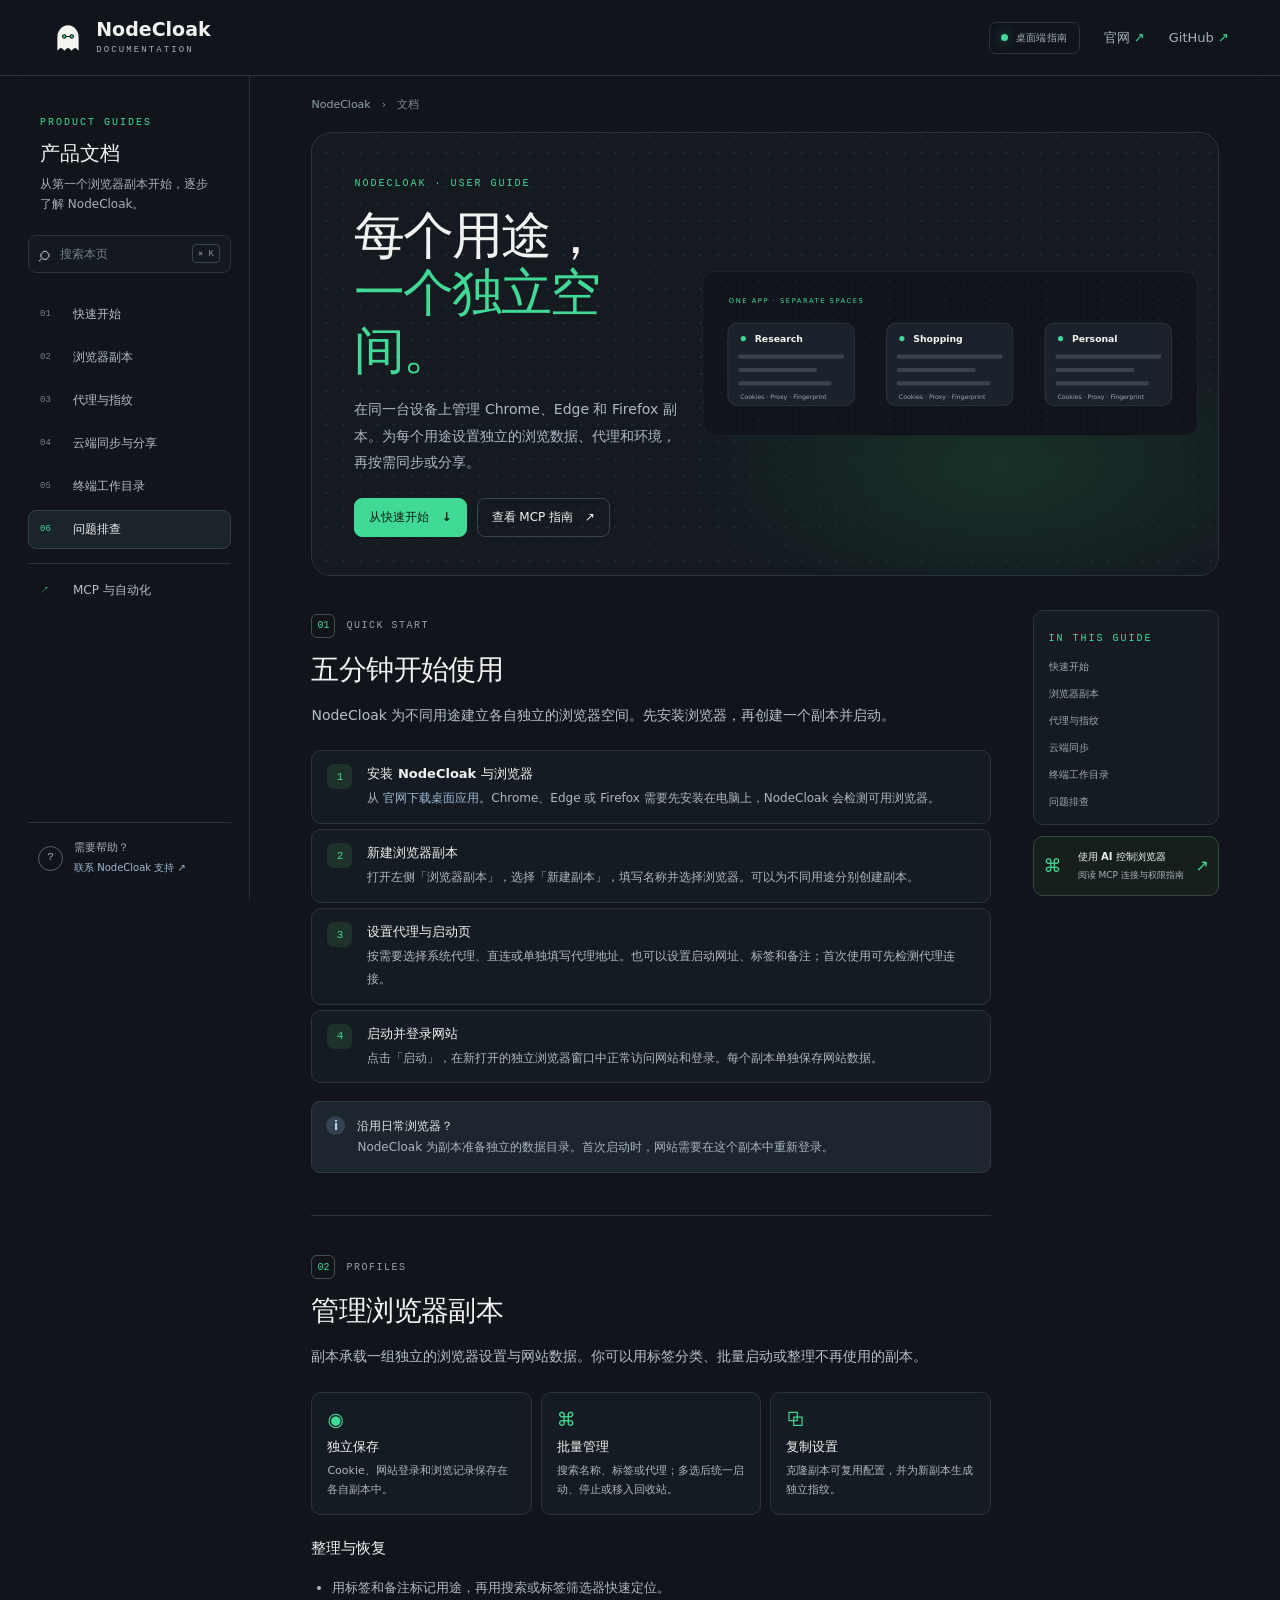
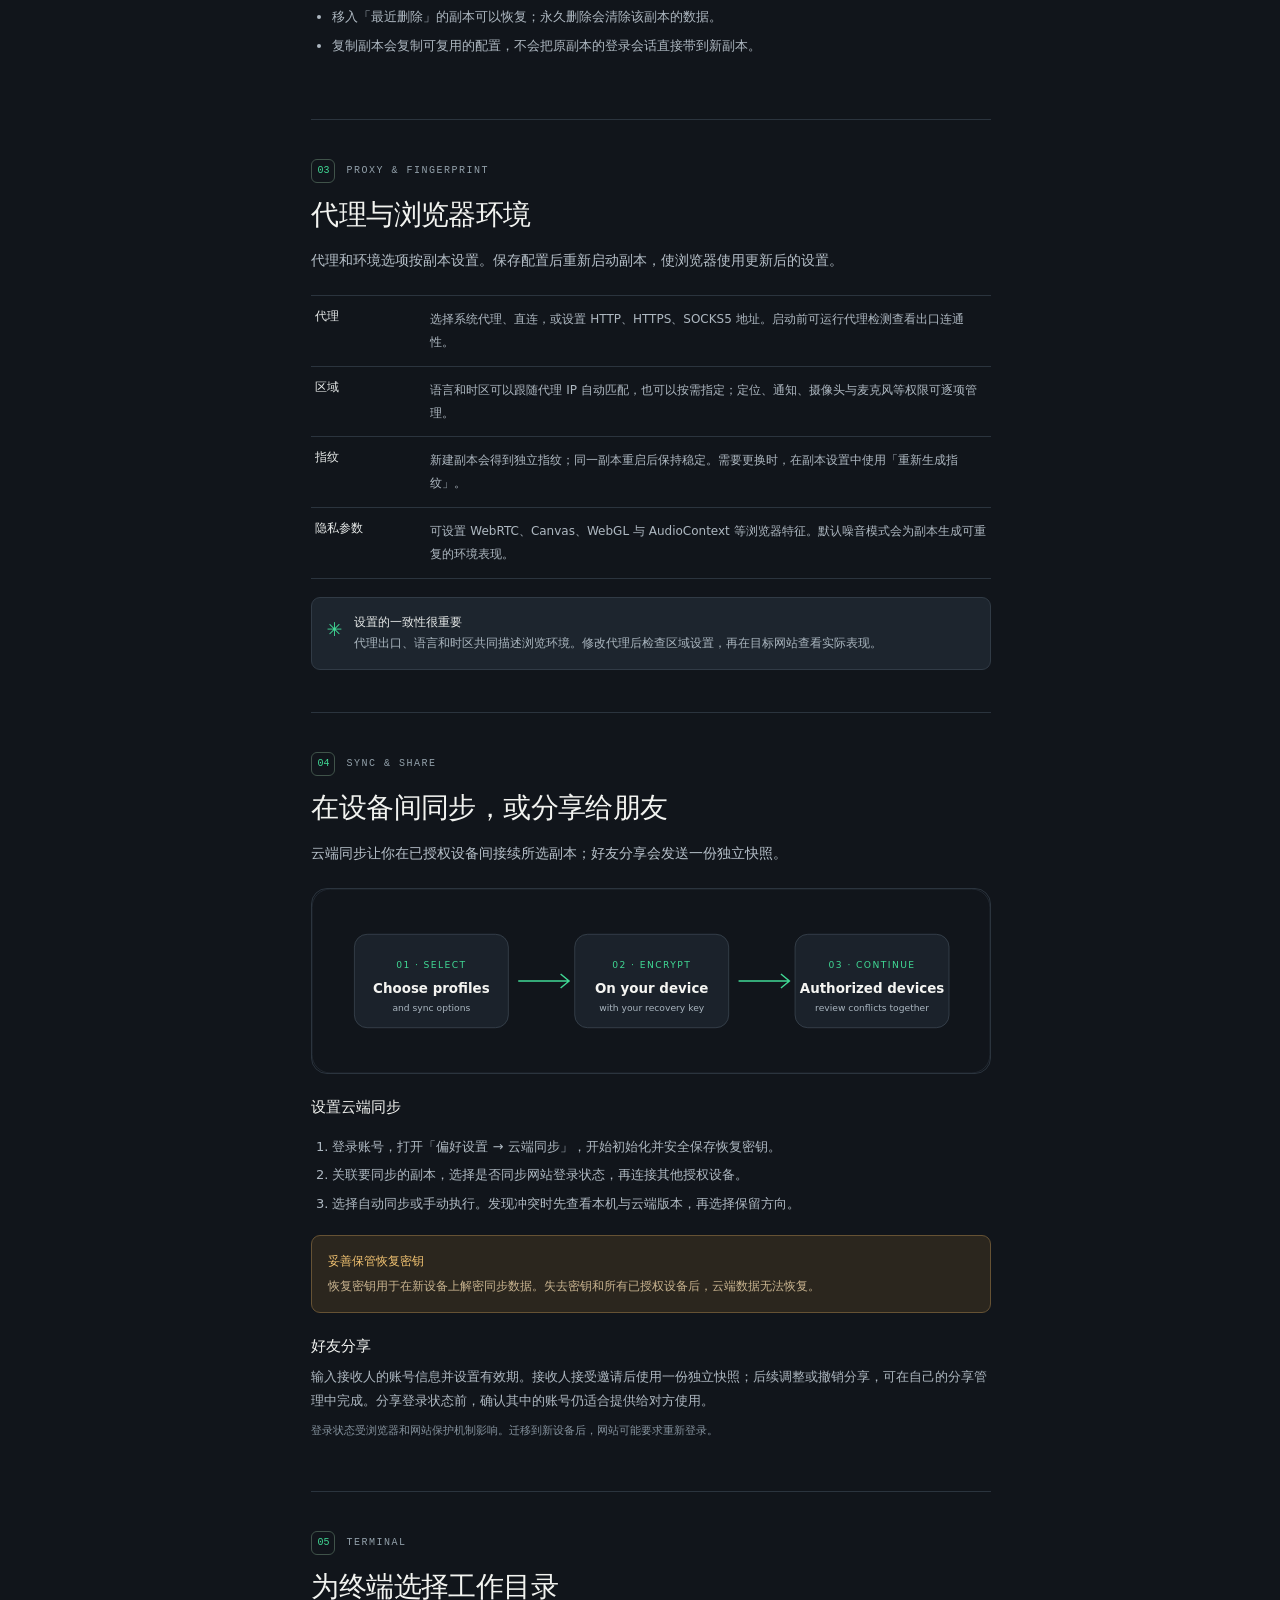
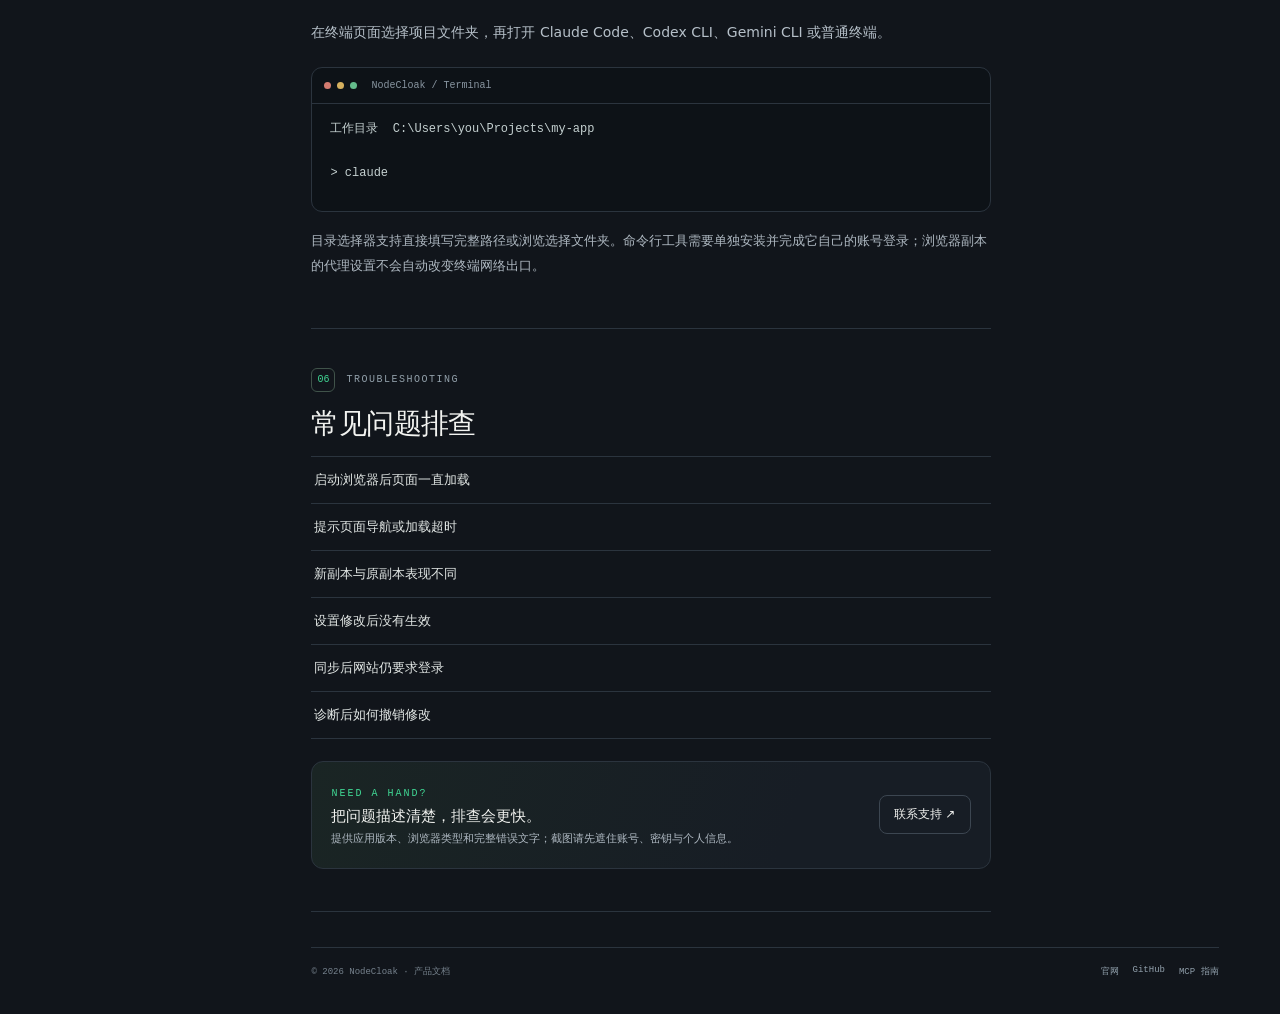
==== index.html @ 2ee0578e "docs: publish NodeCloak product and MCP guides" ====
<!doctype html>
<html lang="zh-CN">
<head>
  <meta charset="utf-8">
  <meta name="viewport" content="width=device-width, initial-scale=1">
  <meta name="theme-color" content="#11151b">
  <meta name="description" content="NodeCloak 官方产品文档：浏览器副本、代理、指纹、云端同步、终端与常见问题。">
  <title>NodeCloak 文档 · 独立空间，自在浏览</title>
  <link rel="icon" type="image/svg+xml" href="assets/logo.svg">
  <link rel="stylesheet" href="assets/docs.css">
  <script defer src="assets/docs.js"></script>
</head>
<body>
  <a class="skip" href="#content">跳到文档</a>
  <header class="topbar">
    <a class="brand" href="index.html" aria-label="NodeCloak 文档首页"><img src="assets/logo.svg" alt=""><span>Node<span class="brand-strong">Cloak</span><small>DOCUMENTATION</small></span></a>
    <div class="top-actions"><span class="version"><i></i> 桌面端指南</span><a class="top-link" href="https://nodecloak.com/" rel="noopener">官网 <span aria-hidden="true">↗</span></a><a class="top-link github" href="https://github.com/nodecloak/nodecloak-docs" rel="noopener">GitHub <span aria-hidden="true">↗</span></a><button class="menu-button" type="button" aria-expanded="false" aria-controls="sidebar">目录</button></div>
  </header>
  <div class="layout">
    <aside class="sidebar" id="sidebar" aria-label="文档目录">
      <div class="sidebar-intro"><span class="eyebrow">PRODUCT GUIDES</span><h2>产品文档</h2><p>从第一个浏览器副本开始，逐步了解 NodeCloak。</p></div>
      <label class="search"><span aria-hidden="true">⌕</span><input id="doc-search" type="search" placeholder="搜索本页" aria-label="搜索文档"><kbd>⌘ K</kbd></label>
      <nav class="side-nav">
        <a class="active" href="#start"><span>01</span>快速开始</a>
        <a href="#profiles"><span>02</span>浏览器副本</a>
        <a href="#proxy"><span>03</span>代理与指纹</a>
        <a href="#sync"><span>04</span>云端同步与分享</a>
        <a href="#terminal"><span>05</span>终端工作目录</a>
        <a href="#troubleshooting"><span>06</span>问题排查</a>
        <a class="mcp-nav" href="mcp.html"><span>↗</span>MCP 与自动化</a>
      </nav>
      <div class="sidebar-bottom"><div class="help-mark">?</div><p>需要帮助？<br><a href="https://nodecloak.com/contact/">联系 NodeCloak 支持 ↗</a></p></div>
    </aside>
    <main id="content" class="content">
      <div class="crumb"><a href="https://nodecloak.com/">NodeCloak</a><span>›</span><span>文档</span></div>
      <section class="hero searchable" data-search="文档指南快速开始 browser profile setup guide">
        <div class="hero-copy"><span class="eyebrow">NODECLOAK · USER GUIDE</span><h1>每个用途，<br><em>一个独立空间。</em></h1><p>在同一台设备上管理 Chrome、Edge 和 Firefox 副本。为每个用途设置独立的浏览数据、代理和环境，再按需同步或分享。</p><div class="hero-actions"><a class="button primary" href="#start">从快速开始 <span>↓</span></a><a class="button quiet" href="mcp.html">查看 MCP 指南 <span>↗</span></a></div></div>
        <div class="hero-art"><img src="assets/profile-isolation.svg" alt="研究、购物和个人用途的浏览器副本各自保存浏览数据、代理和指纹设置"></div>
      </section>
      <div class="article-grid">
        <article class="article">
          <section id="start" class="doc-section searchable" data-search="快速开始 安装 新建副本 浏览器 Chrome Edge Firefox 代理 启动">
            <div class="section-kicker"><span>01</span> QUICK START</div><h2>五分钟开始使用</h2><p class="intro">NodeCloak 为不同用途建立各自独立的浏览器空间。先安装浏览器，再创建一个副本并启动。</p>
            <div class="steps">
              <div class="step"><b>1</b><div><h3>安装 NodeCloak 与浏览器</h3><p>从 <a href="https://nodecloak.com/#download">官网下载桌面应用</a>。Chrome、Edge 或 Firefox 需要先安装在电脑上，NodeCloak 会检测可用浏览器。</p></div></div>
              <div class="step"><b>2</b><div><h3>新建浏览器副本</h3><p>打开左侧「浏览器副本」，选择「新建副本」，填写名称并选择浏览器。可以为不同用途分别创建副本。</p></div></div>
              <div class="step"><b>3</b><div><h3>设置代理与启动页</h3><p>按需要选择系统代理、直连或单独填写代理地址。也可以设置启动网址、标签和备注；首次使用可先检测代理连接。</p></div></div>
              <div class="step"><b>4</b><div><h3>启动并登录网站</h3><p>点击「启动」，在新打开的独立浏览器窗口中正常访问网站和登录。每个副本单独保存网站数据。</p></div></div>
            </div>
            <figure class="note"><span class="note-icon">i</span><figcaption><strong>沿用日常浏览器？</strong><br>NodeCloak 为副本准备独立的数据目录。首次启动时，网站需要在这个副本中重新登录。</figcaption></figure>
          </section>
          <section id="profiles" class="doc-section searchable" data-search="浏览器副本 管理 批量 删除 标签 复制 启动 克隆 独立 数据">
            <div class="section-kicker"><span>02</span> PROFILES</div><h2>管理浏览器副本</h2><p class="intro">副本承载一组独立的浏览器设置与网站数据。你可以用标签分类、批量启动或整理不再使用的副本。</p>
            <div class="card-row"><div class="info-card"><span class="card-symbol">◉</span><h3>独立保存</h3><p>Cookie、网站登录和浏览记录保存在各自副本中。</p></div><div class="info-card"><span class="card-symbol">⌘</span><h3>批量管理</h3><p>搜索名称、标签或代理；多选后统一启动、停止或移入回收站。</p></div><div class="info-card"><span class="card-symbol">⧉</span><h3>复制设置</h3><p>克隆副本可复用配置，并为新副本生成独立指纹。</p></div></div>
            <h3>整理与恢复</h3><ul><li>用标签和备注标记用途，再用搜索或标签筛选器快速定位。</li><li>移入「最近删除」的副本可以恢复；永久删除会清除该副本的数据。</li><li>复制副本会复制可复用的配置，不会把原副本的登录会话直接带到新副本。</li></ul>
          </section>
          <section id="proxy" class="doc-section searchable" data-search="代理 指纹 fingerprint 随机 噪音 WebRTC 时区 语言 权限 定位 Canvas WebGL">
            <div class="section-kicker"><span>03</span> PROXY & FINGERPRINT</div><h2>代理与浏览器环境</h2><p class="intro">代理和环境选项按副本设置。保存配置后重新启动副本，使浏览器使用更新后的设置。</p>
            <div class="setting-list"><div><b>代理</b><p>选择系统代理、直连，或设置 HTTP、HTTPS、SOCKS5 地址。启动前可运行代理检测查看出口连通性。</p></div><div><b>区域</b><p>语言和时区可以跟随代理 IP 自动匹配，也可以按需指定；定位、通知、摄像头与麦克风等权限可逐项管理。</p></div><div><b>指纹</b><p>新建副本会得到独立指纹；同一副本重启后保持稳定。需要更换时，在副本设置中使用「重新生成指纹」。</p></div><div><b>隐私参数</b><p>可设置 WebRTC、Canvas、WebGL 与 AudioContext 等浏览器特征。默认噪音模式会为副本生成可重复的环境表现。</p></div></div>
            <figure class="callout"><span>✳</span><figcaption><strong>设置的一致性很重要</strong><br>代理出口、语言和时区共同描述浏览环境。修改代理后检查区域设置，再在目标网站查看实际表现。</figcaption></figure>
          </section>
          <section id="sync" class="doc-section searchable" data-search="云端同步 恢复密钥 设备 冲突 分享 加密 recovery key session">
            <div class="section-kicker"><span>04</span> SYNC & SHARE</div><h2>在设备间同步，或分享给朋友</h2><p class="intro">云端同步让你在已授权设备间接续所选副本；好友分享会发送一份独立快照。</p>
            <figure class="diagram"><img src="assets/sync-flow.svg" alt="选择副本后在本机加密，再同步到已授权设备"></figure>
            <h3>设置云端同步</h3><ol><li>登录账号，打开「偏好设置 → 云端同步」，开始初始化并安全保存恢复密钥。</li><li>关联要同步的副本，选择是否同步网站登录状态，再连接其他授权设备。</li><li>选择自动同步或手动执行。发现冲突时先查看本机与云端版本，再选择保留方向。</li></ol>
            <div class="warning"><b>妥善保管恢复密钥</b><p>恢复密钥用于在新设备上解密同步数据。失去密钥和所有已授权设备后，云端数据无法恢复。</p></div>
            <h3>好友分享</h3><p>输入接收人的账号信息并设置有效期。接收人接受邀请后使用一份独立快照；后续调整或撤销分享，可在自己的分享管理中完成。分享登录状态前，确认其中的账号仍适合提供给对方使用。</p>
            <p class="muted">登录状态受浏览器和网站保护机制影响。迁移到新设备后，网站可能要求重新登录。</p>
          </section>
          <section id="terminal" class="doc-section searchable" data-search="终端 工作目录 Claude Code Codex Gemini CLI 文件夹">
            <div class="section-kicker"><span>05</span> TERMINAL</div><h2>为终端选择工作目录</h2><p class="intro">在终端页面选择项目文件夹，再打开 Claude Code、Codex CLI、Gemini CLI 或普通终端。</p>
            <div class="terminal-card"><div class="terminal-bar"><i></i><i></i><i></i><span>NodeCloak / Terminal</span></div><pre><code>工作目录  C:\Users\you\Projects\my-app

&gt; claude
</code></pre></div>
            <p>目录选择器支持直接填写完整路径或浏览选择文件夹。命令行工具需要单独安装并完成它自己的账号登录；浏览器副本的代理设置不会自动改变终端网络出口。</p>
          </section>
          <section id="troubleshooting" class="doc-section searchable" data-search="问题排查 超时 报错 页面跳转 浏览器启动 代理 更新 日志 修复">
            <div class="section-kicker"><span>06</span> TROUBLESHOOTING</div><h2>常见问题排查</h2>
            <details><summary>启动浏览器后页面一直加载</summary><p>检查代理地址、端口和认证信息，运行代理检测；再确认本机网络可访问目标网站。可先用直连测试，区分浏览器与代理连接问题。</p></details>
            <details><summary>提示页面导航或加载超时</summary><p>网页可能加载缓慢、跳转到其他域名，或等待了较长的第三方资源。确认目标地址能够在普通浏览器打开，再重试；如果浏览器副本窗口仍在，可以直接检查页面实际状态。</p></details>
            <details><summary>新副本与原副本表现不同</summary><p>新副本使用独立的 Cookie、网站存储和指纹，网站会把它当作一个新环境。按需重新登录，并检查副本的代理、语言、时区和权限。</p></details>
            <details><summary>设置修改后没有生效</summary><p>先停止正在运行的副本，再启动一次。部分浏览器参数只会在浏览器启动时读取。</p></details>
            <details><summary>同步后网站仍要求登录</summary><p>部分网站登录数据受设备密钥或浏览器策略保护。确认已启用登录状态同步，然后按网站提示重新验证。</p></details>
            <details><summary>诊断后如何撤销修改</summary><p>在「修复记录」查看可恢复的系统设置快照，并按记录还原。应用更新与个人配置可在偏好设置中查看。</p></details>
            <div class="support-card"><div><span class="eyebrow">NEED A HAND?</span><h3>把问题描述清楚，排查会更快。</h3><p>提供应用版本、浏览器类型和完整错误文字；截图请先遮住账号、密钥与个人信息。</p></div><a class="button quiet" href="https://nodecloak.com/contact/">联系支持 ↗</a></div>
          </section>
        </article>
        <aside class="right-rail"><div class="rail-card"><span class="eyebrow">IN THIS GUIDE</span><nav><a href="#start">快速开始</a><a href="#profiles">浏览器副本</a><a href="#proxy">代理与指纹</a><a href="#sync">云端同步</a><a href="#terminal">终端工作目录</a><a href="#troubleshooting">问题排查</a></nav></div><a class="mcp-card" href="mcp.html"><span class="mcp-icon">⌘</span><span><b>使用 AI 控制浏览器</b><small>阅读 MCP 连接与权限指南</small></span><span class="arrow">↗</span></a></aside>
      </div>
      <footer class="doc-footer"><span>© 2026 NodeCloak · 产品文档</span><span><a href="https://nodecloak.com/">官网</a><a href="https://github.com/nodecloak/nodecloak-docs">GitHub</a><a href="mcp.html">MCP 指南</a></span></footer>
    </main>
  </div>
</body>
</html>
---- assets/docs.css ----
:root{color-scheme:dark;--ink:#11151b;--panel:#171d25;--panel-2:#1d252e;--line:#2b343e;--text:#f2f3f0;--muted:#a6b0bb;--green:#40d995;--blue:#9eb9d2;--mono:"JetBrains Mono",ui-monospace,SFMono-Regular,Consolas,monospace;--sans:Inter,"Sora",ui-sans-serif,system-ui,-apple-system,"Segoe UI",sans-serif;font-family:var(--sans);background:var(--ink);color:var(--text);font-synthesis:none;text-rendering:optimizeLegibility;scroll-behavior:smooth}*{box-sizing:border-box}body{margin:0;min-width:320px}.skip{position:fixed;left:12px;top:-80px;z-index:30;padding:12px 16px;background:var(--green);color:#07140e;border-radius:8px}.skip:focus{top:12px}a{color:var(--blue);text-decoration:none}a:hover{color:var(--green)}button,input{font:inherit}.topbar{height:76px;position:sticky;top:0;z-index:10;display:flex;align-items:center;justify-content:space-between;padding:0 clamp(18px,4vw,56px);background:rgba(17,21,27,.93);border-bottom:1px solid var(--line);backdrop-filter:blur(16px)}.brand{display:flex;align-items:center;gap:11px;color:var(--text);font-size:19px;line-height:1;font-weight:550}.brand img{width:34px;height:42px;object-fit:contain}.brand-strong{font-weight:800}.brand small{display:block;margin-top:6px;color:var(--muted);font:9px var(--mono);letter-spacing:2.1px}.top-actions{display:flex;align-items:center;gap:24px}.top-link{font-size:13px;color:var(--muted)}.top-link span{color:var(--green)}.version{display:flex;align-items:center;gap:8px;padding:8px 11px;border:1px solid var(--line);border-radius:7px;color:var(--muted);font:10px var(--mono);letter-spacing:.4px}.version i{width:7px;height:7px;border-radius:50%;background:var(--green);box-shadow:0 0 12px #40d99588}.menu-button{display:none;background:var(--panel-2);border:1px solid var(--line);color:var(--text);padding:8px 12px;border-radius:8px}.layout{display:grid;grid-template-columns:250px minmax(0,1fr);max-width:1600px;margin:auto}.sidebar{position:sticky;top:76px;height:calc(100vh - 76px);padding:34px 18px 22px 28px;border-right:1px solid var(--line);display:flex;flex-direction:column}.sidebar-intro{padding:0 12px 20px}.eyebrow{color:var(--green);font:10px var(--mono);letter-spacing:2px}.sidebar-intro h2{font-size:20px;margin:11px 0 7px}.sidebar-intro p{font-size:12px;line-height:1.7;color:var(--muted);margin:0}.search{display:flex;align-items:center;gap:8px;height:38px;padding:0 10px;border:1px solid var(--line);background:#141920;border-radius:8px;color:var(--muted)}.search>span{font-size:21px;line-height:1}.search input{min-width:0;width:100%;border:0;outline:0;background:transparent;color:var(--text);font-size:12px}.search input::placeholder{color:#74808b}.search kbd{white-space:nowrap;border:1px solid #3a444f;border-radius:4px;padding:3px 5px;color:#8995a0;font:9px var(--mono)}.side-nav{display:grid;gap:4px;margin-top:22px}.side-nav a{display:flex;align-items:center;gap:12px;padding:10px 11px;border:1px solid transparent;border-radius:8px;color:#b4bec8;font-size:12px;transition:background .15s,color .15s}.side-nav a span{width:21px;color:#74818d;font:9px var(--mono)}.side-nav a:hover,.side-nav a.active{background:#1b242b;color:var(--text)}.side-nav a.active{border-color:#34433e}.side-nav a.active span,.side-nav .mcp-nav span{color:var(--green)}.side-nav .mcp-nav{margin-top:10px;border-top:1px solid var(--line);border-radius:0;padding-top:18px}.sidebar-bottom{display:flex;align-items:center;gap:11px;margin-top:auto;padding:15px 10px 0;border-top:1px solid var(--line);color:var(--muted);font-size:11px;line-height:1.8}.help-mark{display:grid;place-items:center;flex:none;width:25px;height:25px;border:1px solid #59636e;border-radius:50%;font-family:var(--mono)}.sidebar-bottom p{margin:0}.sidebar-bottom a{font-size:10px}.content{min-width:0;padding:0 clamp(22px,4.8vw,72px) 36px}.crumb{height:56px;display:flex;align-items:center;gap:11px;color:#7e8995;font-size:11px}.crumb a{color:#91a0ac}.hero{position:relative;overflow:hidden;min-height:310px;padding:38px 42px;border:1px solid var(--line);border-radius:20px;background:radial-gradient(ellipse at 76% 75%,#183128 0%,transparent 32%),radial-gradient(circle at 85% 18%,#40d99519 1px,transparent 1.5px);background-color:#141a20;background-size:auto,17px 17px;display:grid;grid-template-columns:minmax(330px,.82fr) minmax(320px,1.18fr);align-items:center;gap:18px}.hero-copy{position:relative;z-index:1}.hero h1{font-size:clamp(34px,4vw,52px);letter-spacing:-2px;line-height:1.12;margin:17px 0}.hero h1 em{font-style:normal;color:var(--green)}.hero-copy>p{max-width:530px;color:#adbac5;font-size:14px;line-height:1.9;margin:0}.hero-art{margin-right:-22px}.hero-art img{display:block;width:100%;height:auto}.hero-actions{display:flex;gap:10px;margin-top:22px}.button{display:inline-flex;align-items:center;gap:12px;padding:10px 14px;border:1px solid #3c4651;border-radius:8px;color:var(--text);font-size:12px}.button.primary{background:var(--green);border-color:var(--green);color:#0c1b14;font-weight:700}.button:hover{border-color:var(--green)}.article-grid{display:grid;grid-template-columns:minmax(0,1fr) 186px;gap:42px;align-items:start;margin-top:34px}.article{min-width:0}.doc-section{padding:4px 0 42px;margin-bottom:35px;border-bottom:1px solid var(--line);scroll-margin-top:96px}.section-kicker{display:flex;align-items:center;gap:11px;color:#92a0aa;font:10px var(--mono);letter-spacing:1.5px}.section-kicker span{display:grid;place-items:center;width:24px;height:24px;border:1px solid #40534a;border-radius:6px;color:var(--green);letter-spacing:0}.doc-section h2{margin:13px 0;font-size:28px;letter-spacing:-.6px}.doc-section h3{font-size:15px;margin:24px 0 9px}.doc-section p,.doc-section li{color:#aeb8c1;font-size:13px;line-height:1.9}.doc-section p{margin:7px 0}.doc-section .intro{font-size:14px;margin:0 0 22px;color:#b6c0c9}.doc-section ul,.doc-section ol{padding-left:21px}.doc-section li{padding:2px 0}.steps{display:grid;gap:5px}.step{display:grid;grid-template-columns:27px 1fr;gap:13px;padding:13px 15px;border:1px solid var(--line);border-radius:10px;background:#151b22}.step>b{display:grid;place-items:center;width:25px;height:25px;border-radius:7px;background:#1e322a;color:var(--green);font:11px var(--mono)}.step h3{margin:1px 0 4px;font-size:13px}.step p{margin:0;font-size:12px}.note,.callout{display:flex;gap:12px;margin:18px 0 0;padding:14px;border-radius:9px;background:#1d252e;border:1px solid #313b46;color:#aab6bf}.note{font-size:12px;line-height:1.75}.note-icon{display:grid;place-items:center;flex:none;border-radius:50%;width:19px;height:19px;background:#344252;color:#b8cfdf;font-weight:700}.note strong,.callout strong{color:#e6e9e8}.card-row{display:grid;grid-template-columns:repeat(3,minmax(0,1fr));gap:9px}.info-card{padding:15px;border:1px solid var(--line);background:#151b22;border-radius:10px}.card-symbol{color:var(--green);font-size:19px}.info-card h3{margin:8px 0 5px;font-size:13px}.info-card p{font-size:11px;line-height:1.75;margin:0}.setting-list{border-top:1px solid var(--line)}.setting-list>div{display:grid;grid-template-columns:100px 1fr;gap:15px;padding:12px 4px;border-bottom:1px solid var(--line)}.setting-list b{font-size:12px;color:#e7eae9}.setting-list p{margin:0;font-size:12px}.callout{font-size:12px;line-height:1.8}.callout>span{font-size:19px;color:var(--green)}.diagram{padding:0;margin:18px 0 22px}.diagram img{display:block;width:100%;border:1px solid var(--line);border-radius:16px}.warning{padding:14px 16px;border:1px solid #665234;border-radius:9px;background:#2b261e;color:#f2c372}.warning b{font-size:12px}.warning p{margin:5px 0 0;color:#c8b38f;font-size:12px}.muted{color:#84919c!important;font-size:11px!important}.terminal-card{overflow:hidden;margin:17px 0;border:1px solid var(--line);border-radius:11px;background:#0d1217}.terminal-bar{height:36px;display:flex;align-items:center;gap:6px;padding:0 12px;border-bottom:1px solid var(--line);color:#8996a1;font:10px var(--mono)}.terminal-bar i{width:7px;height:7px;border-radius:50%;background:#505d68}.terminal-bar i:first-child{background:#d37b70}.terminal-bar i:nth-child(2){background:#d5b05e}.terminal-bar i:nth-child(3){background:#64bc8c}.terminal-bar span{margin-left:8px}.terminal-card pre{padding:3px 18px 15px;color:#c4d0d0;font:12px/1.8 var(--mono)}details{border-top:1px solid var(--line)}details:last-of-type{border-bottom:1px solid var(--line)}summary{cursor:pointer;padding:14px 3px;color:#e2e7e5;font-size:13px;list-style:none}summary::-webkit-details-marker{display:none}summary:after{content:\"+\";float:right;color:var(--green);font:18px var(--mono)}details[open] summary:after{content:\"−\"}details p{padding:0 20px 13px 3px;margin:0!important}.support-card{display:flex;justify-content:space-between;align-items:center;gap:15px;margin-top:22px;padding:19px;border:1px solid var(--line);border-radius:12px;background:linear-gradient(110deg,#1a2524,#171d25 70%)}.support-card h3{margin:7px 0 3px}.support-card p{max-width:430px;font-size:11px;margin:0}.right-rail{position:sticky;top:96px}.rail-card{padding:15px;border:1px solid var(--line);border-radius:10px;background:#151b22}.rail-card nav{display:grid;gap:13px;margin-top:15px}.rail-card nav a{font-size:10px;color:#9da9b3}.rail-card nav a:hover{color:var(--green)}.mcp-card{display:grid;grid-template-columns:26px 1fr 12px;align-items:center;gap:8px;margin-top:11px;padding:13px 10px;border:1px solid #38483f;border-radius:10px;background:#15201d;color:var(--text)}.mcp-icon{color:var(--green);font-size:18px}.mcp-card b,.mcp-card small{display:block}.mcp-card b{font-size:10px}.mcp-card small{margin-top:5px;color:var(--muted);font-size:9px}.mcp-card .arrow{color:var(--green)}.doc-footer{display:flex;justify-content:space-between;gap:14px;padding-top:17px;border-top:1px solid var(--line);color:#77838e;font:9px var(--mono)}.doc-footer>span:last-child{display:flex;gap:14px}.doc-footer a{color:#91a0ac}.doc-footer a:hover{color:var(--green)}.empty-state{display:none;padding:28px;text-align:center;color:var(--muted);border:1px dashed var(--line);border-radius:10px}.mcp-page .hero{min-height:270px}.mcp-page .hero-art{display:grid;place-items:center}.mcp-page .hero-art img{max-width:540px}.permission-table{width:100%;border-collapse:collapse;margin:16px 0;font-size:12px}.permission-table th,.permission-table td{padding:11px;text-align:left;border-bottom:1px solid var(--line);vertical-align:top}.permission-table th{color:#e6eae8;font-weight:650}.permission-table td{color:#aeb8c1;line-height:1.75}.permission-table code{color:var(--green);font-family:var(--mono);font-size:10px}.screenshot{margin:18px 0;padding:8px;border:1px solid var(--line);border-radius:12px;background:#0c1116}.screenshot img{width:100%;height:auto;border-radius:6px}.screenshot figcaption{padding:8px 5px 3px;color:#86939e;font-size:10px}.flow-code{padding:15px 18px;border:1px solid var(--line);border-radius:9px;background:#0d1217;color:#c3d4cf;font:11px/1.8 var(--mono);overflow:auto}.anchor-target{scroll-margin-top:94px}@media(max-width:1050px){.layout{grid-template-columns:215px minmax(0,1fr)}.sidebar{padding-left:17px}.article-grid{grid-template-columns:minmax(0,1fr)}.right-rail{display:none}.hero{grid-template-columns:1fr minmax(230px,.75fr);padding:30px}.content{padding-left:30px;padding-right:30px}}@media(max-width:700px){.topbar{height:62px;padding:0 15px}.top-actions{gap:12px}.version,.top-link{display:none}.menu-button{display:block}.layout{display:block}.sidebar{position:fixed;z-index:9;top:62px;left:0;bottom:0;width:280px;height:auto;padding:24px 18px;background:#11151b;border-right:1px solid var(--line);transform:translateX(-105%);transition:transform .2s ease}.sidebar.open{transform:translateX(0)}.content{padding:0 16px 24px}.crumb{height:45px}.hero{display:block;padding:25px 21px;min-height:0}.hero h1{font-size:37px}.hero-art{margin:20px -12px -8px}.hero-art img{width:100%}.article-grid{margin-top:27px}.doc-section{padding-bottom:31px;margin-bottom:28px}.doc-section h2{font-size:24px}.card-row{grid-template-columns:1fr}.info-card{display:grid;grid-template-columns:25px 1fr;column-gap:8px}.info-card .card-symbol{grid-row:span 2}.info-card h3{margin:1px 0}.setting-list>div{grid-template-columns:75px 1fr;gap:10px}.support-card{align-items:flex-start;flex-direction:column}.doc-footer{flex-direction:column}.doc-footer>span:last-child{flex-wrap:wrap}.permission-table{font-size:10px}.permission-table th,.permission-table td{padding:8px 5px}.mcp-page .hero{padding:24px 20px}.mcp-page .hero-art{margin-top:22px}.skip{font-size:12px}}@media(prefers-reduced-motion:reduce){*,*:before,*:after{scroll-behavior:auto!important;transition:none!important}}
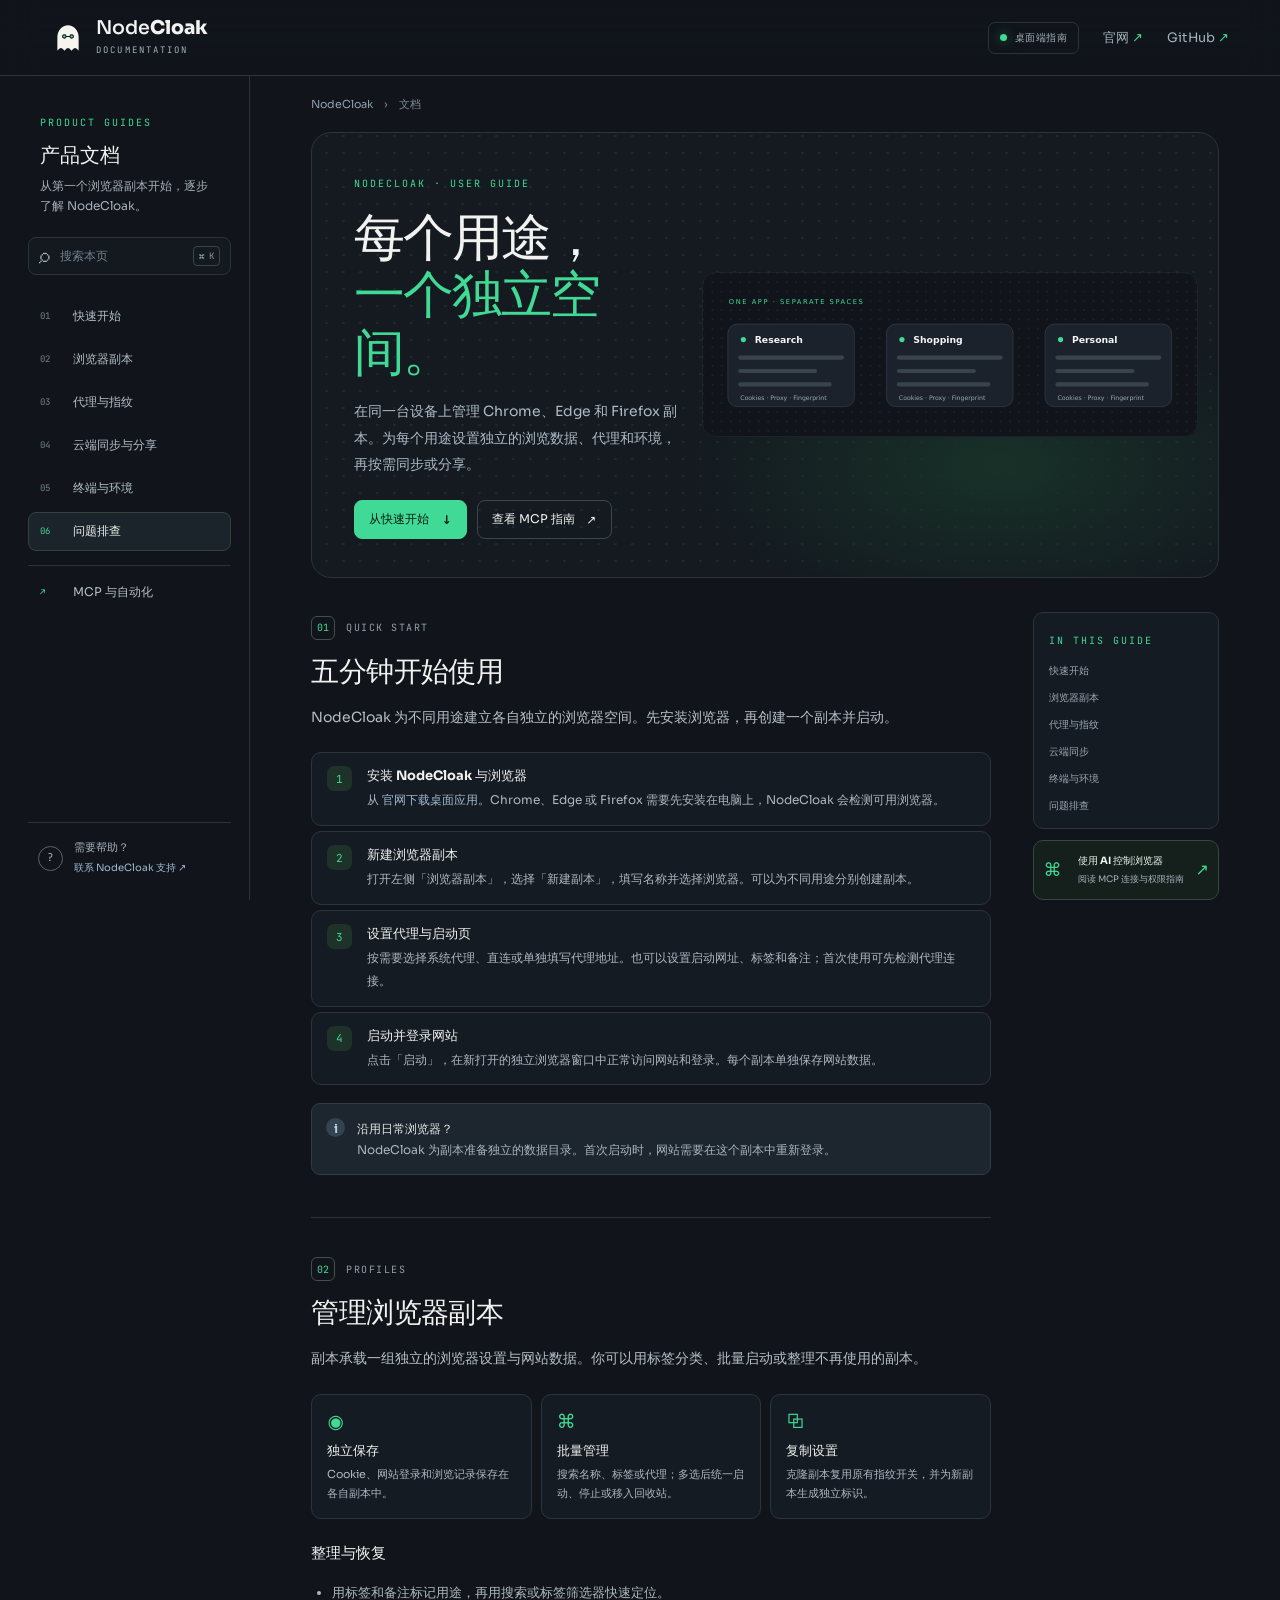
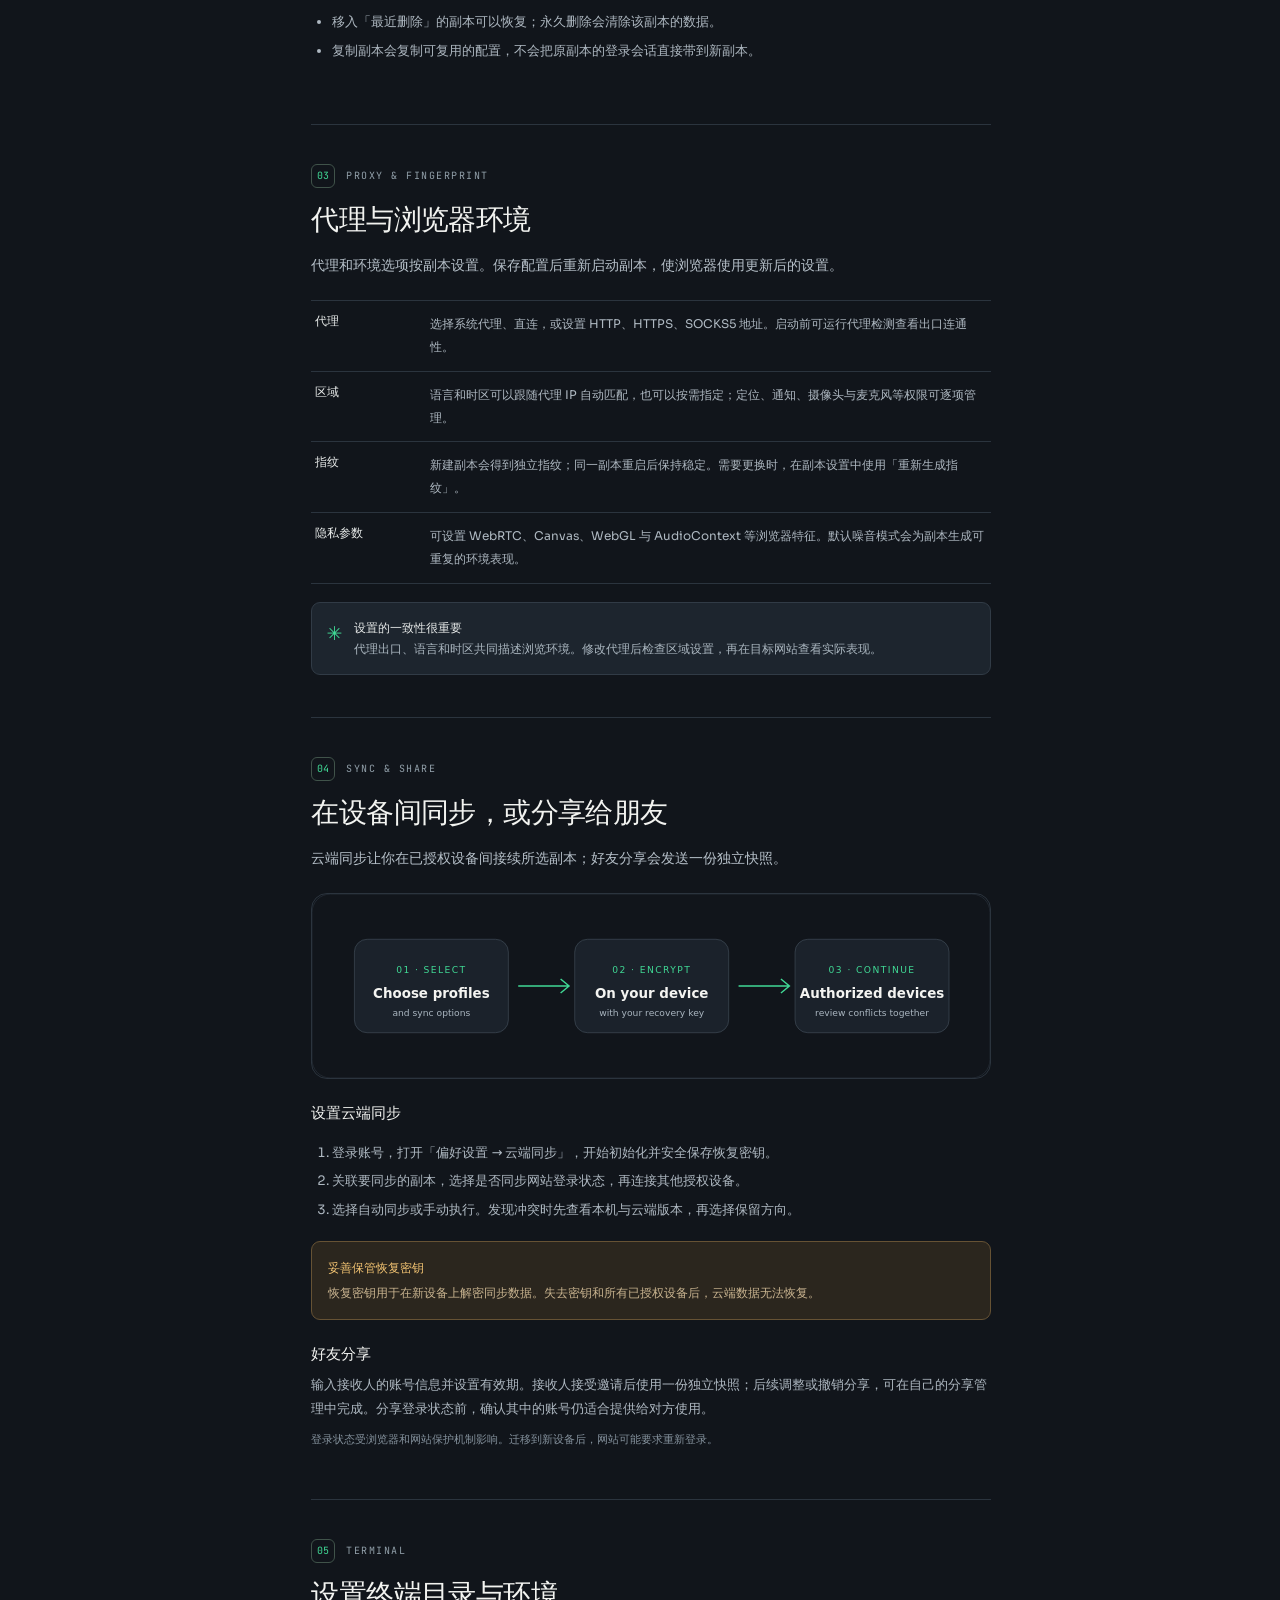
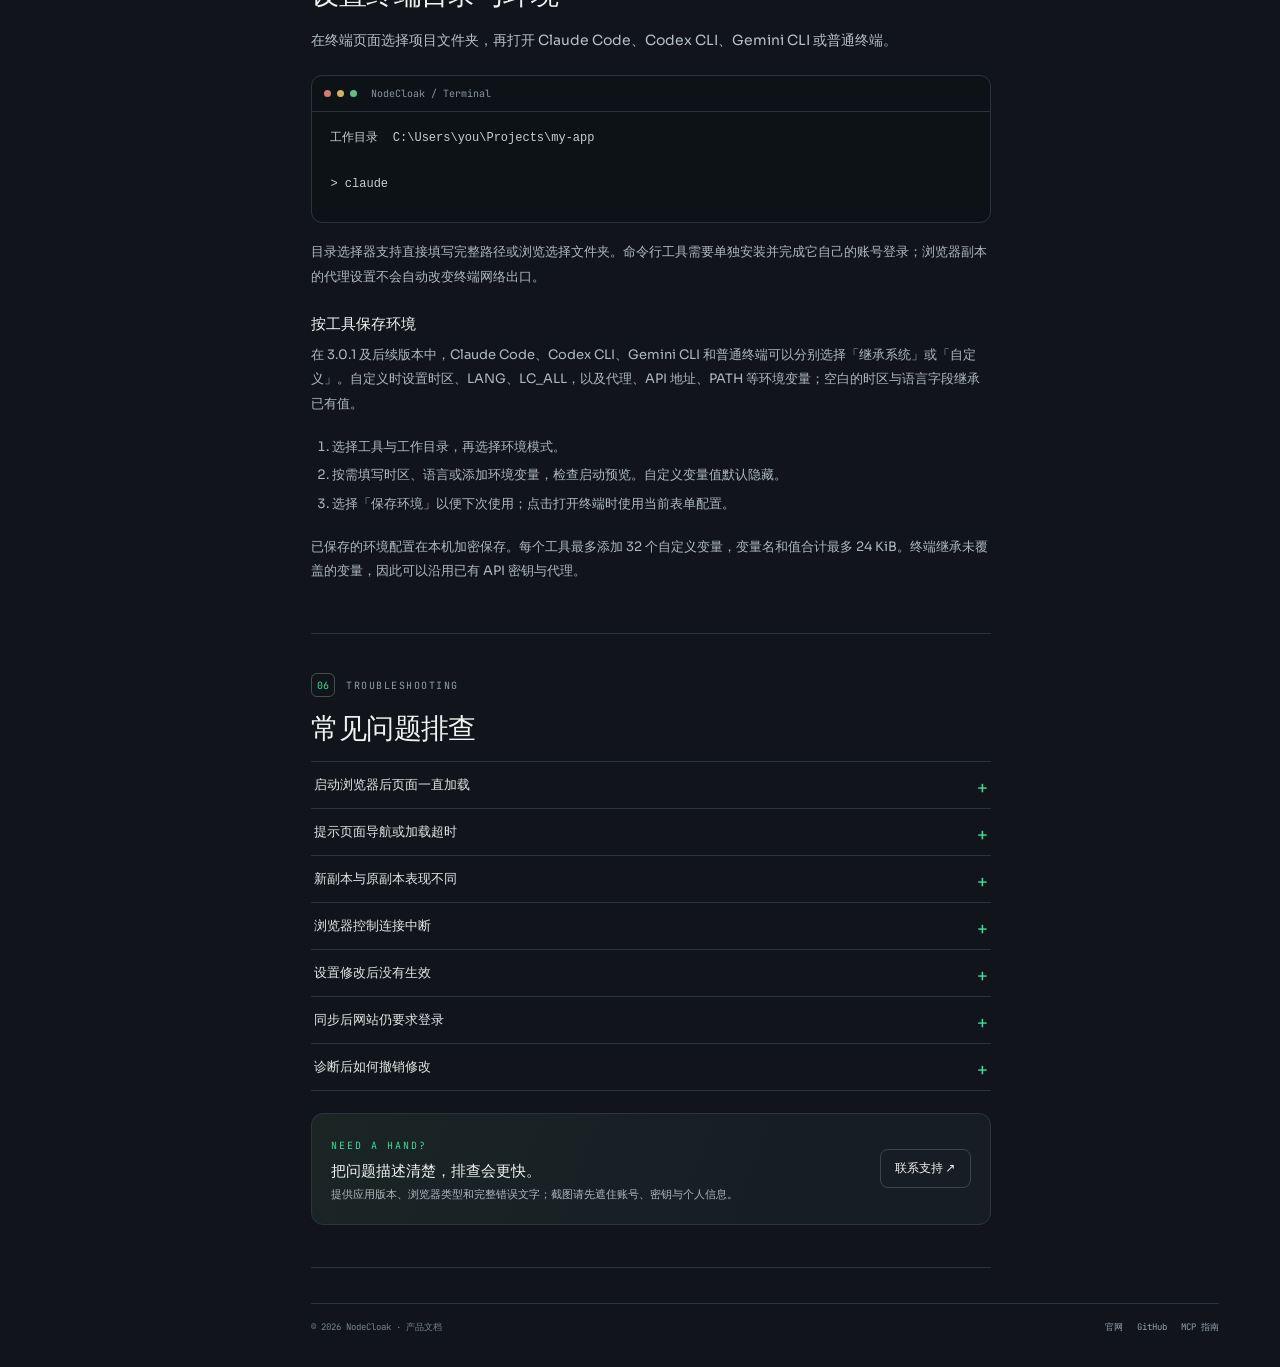
==== commit e6a32431: "docs: explain 3.0.1 terminal environments and browser recovery" ====
--- a/index.html
+++ b/index.html
@@ -25,7 +25,7 @@
         <a href="#profiles"><span>02</span>浏览器副本</a>
         <a href="#proxy"><span>03</span>代理与指纹</a>
         <a href="#sync"><span>04</span>云端同步与分享</a>
-        <a href="#terminal"><span>05</span>终端工作目录</a>
+        <a href="#terminal"><span>05</span>终端与环境</a>
         <a href="#troubleshooting"><span>06</span>问题排查</a>
         <a class="mcp-nav" href="mcp.html"><span>↗</span>MCP 与自动化</a>
       </nav>
@@ -51,7 +51,7 @@
           </section>
           <section id="profiles" class="doc-section searchable" data-search="浏览器副本 管理 批量 删除 标签 复制 启动 克隆 独立 数据">
             <div class="section-kicker"><span>02</span> PROFILES</div><h2>管理浏览器副本</h2><p class="intro">副本承载一组独立的浏览器设置与网站数据。你可以用标签分类、批量启动或整理不再使用的副本。</p>
-            <div class="card-row"><div class="info-card"><span class="card-symbol">◉</span><h3>独立保存</h3><p>Cookie、网站登录和浏览记录保存在各自副本中。</p></div><div class="info-card"><span class="card-symbol">⌘</span><h3>批量管理</h3><p>搜索名称、标签或代理；多选后统一启动、停止或移入回收站。</p></div><div class="info-card"><span class="card-symbol">⧉</span><h3>复制设置</h3><p>克隆副本可复用配置，并为新副本生成独立指纹。</p></div></div>
+            <div class="card-row"><div class="info-card"><span class="card-symbol">◉</span><h3>独立保存</h3><p>Cookie、网站登录和浏览记录保存在各自副本中。</p></div><div class="info-card"><span class="card-symbol">⌘</span><h3>批量管理</h3><p>搜索名称、标签或代理；多选后统一启动、停止或移入回收站。</p></div><div class="info-card"><span class="card-symbol">⧉</span><h3>复制设置</h3><p>克隆副本复用原有指纹开关，并为新副本生成独立标识。</p></div></div>
             <h3>整理与恢复</h3><ul><li>用标签和备注标记用途，再用搜索或标签筛选器快速定位。</li><li>移入「最近删除」的副本可以恢复；永久删除会清除该副本的数据。</li><li>复制副本会复制可复用的配置，不会把原副本的登录会话直接带到新副本。</li></ul>
           </section>
           <section id="proxy" class="doc-section searchable" data-search="代理 指纹 fingerprint 随机 噪音 WebRTC 时区 语言 权限 定位 Canvas WebGL">
@@ -68,25 +68,28 @@
             <p class="muted">登录状态受浏览器和网站保护机制影响。迁移到新设备后，网站可能要求重新登录。</p>
           </section>
           <section id="terminal" class="doc-section searchable" data-search="终端 工作目录 Claude Code Codex Gemini CLI 文件夹">
-            <div class="section-kicker"><span>05</span> TERMINAL</div><h2>为终端选择工作目录</h2><p class="intro">在终端页面选择项目文件夹，再打开 Claude Code、Codex CLI、Gemini CLI 或普通终端。</p>
+            <div class="section-kicker"><span>05</span> TERMINAL</div><h2>设置终端目录与环境</h2><p class="intro">在终端页面选择项目文件夹，再打开 Claude Code、Codex CLI、Gemini CLI 或普通终端。</p>
             <div class="terminal-card"><div class="terminal-bar"><i></i><i></i><i></i><span>NodeCloak / Terminal</span></div><pre><code>工作目录  C:\Users\you\Projects\my-app
 
 &gt; claude
 </code></pre></div>
             <p>目录选择器支持直接填写完整路径或浏览选择文件夹。命令行工具需要单独安装并完成它自己的账号登录；浏览器副本的代理设置不会自动改变终端网络出口。</p>
+            <h3>按工具保存环境</h3><p>在 3.0.1 及后续版本中，Claude Code、Codex CLI、Gemini CLI 和普通终端可以分别选择「继承系统」或「自定义」。自定义时设置时区、LANG、LC_ALL，以及代理、API 地址、PATH 等环境变量；空白的时区与语言字段继承已有值。</p><ol><li>选择工具与工作目录，再选择环境模式。</li><li>按需填写时区、语言或添加环境变量，检查启动预览。自定义变量值默认隐藏。</li><li>选择「保存环境」以便下次使用；点击打开终端时使用当前表单配置。</li></ol><p>已保存的环境配置在本机加密保存。每个工具最多添加 32 个自定义变量，变量名和值合计最多 24 KiB。终端继承未覆盖的变量，因此可以沿用已有 API 密钥与代理。</p>
           </section>
           <section id="troubleshooting" class="doc-section searchable" data-search="问题排查 超时 报错 页面跳转 浏览器启动 代理 更新 日志 修复">
             <div class="section-kicker"><span>06</span> TROUBLESHOOTING</div><h2>常见问题排查</h2>
             <details><summary>启动浏览器后页面一直加载</summary><p>检查代理地址、端口和认证信息，运行代理检测；再确认本机网络可访问目标网站。可先用直连测试，区分浏览器与代理连接问题。</p></details>
             <details><summary>提示页面导航或加载超时</summary><p>网页可能加载缓慢、跳转到其他域名，或等待了较长的第三方资源。确认目标地址能够在普通浏览器打开，再重试；如果浏览器副本窗口仍在，可以直接检查页面实际状态。</p></details>
             <details><summary>新副本与原副本表现不同</summary><p>新副本使用独立的 Cookie、网站存储和指纹，网站会把它当作一个新环境。按需重新登录，并检查副本的代理、语言、时区和权限。</p></details>
+            <details><summary>浏览器控制连接中断</summary><p>3.0.1 会先尝试恢复控制连接，正常关闭浏览器时更新副本状态。Firefox 恢复失败时按提示重启副本。查看实际页面后再重试未完成的操作。需要排查时，可在副本数据目录查看 nodecloak-control.jsonl 错误记录。</p></details>
             <details><summary>设置修改后没有生效</summary><p>先停止正在运行的副本，再启动一次。部分浏览器参数只会在浏览器启动时读取。</p></details>
             <details><summary>同步后网站仍要求登录</summary><p>部分网站登录数据受设备密钥或浏览器策略保护。确认已启用登录状态同步，然后按网站提示重新验证。</p></details>
             <details><summary>诊断后如何撤销修改</summary><p>在「修复记录」查看可恢复的系统设置快照，并按记录还原。应用更新与个人配置可在偏好设置中查看。</p></details>
             <div class="support-card"><div><span class="eyebrow">NEED A HAND?</span><h3>把问题描述清楚，排查会更快。</h3><p>提供应用版本、浏览器类型和完整错误文字；截图请先遮住账号、密钥与个人信息。</p></div><a class="button quiet" href="https://nodecloak.com/contact/">联系支持 ↗</a></div>
           </section>
+          <div class="empty-state" hidden>没有找到匹配内容。试试“代理”“同步”或“MCP”。</div>
         </article>
-        <aside class="right-rail"><div class="rail-card"><span class="eyebrow">IN THIS GUIDE</span><nav><a href="#start">快速开始</a><a href="#profiles">浏览器副本</a><a href="#proxy">代理与指纹</a><a href="#sync">云端同步</a><a href="#terminal">终端工作目录</a><a href="#troubleshooting">问题排查</a></nav></div><a class="mcp-card" href="mcp.html"><span class="mcp-icon">⌘</span><span><b>使用 AI 控制浏览器</b><small>阅读 MCP 连接与权限指南</small></span><span class="arrow">↗</span></a></aside>
+        <aside class="right-rail"><div class="rail-card"><span class="eyebrow">IN THIS GUIDE</span><nav><a href="#start">快速开始</a><a href="#profiles">浏览器副本</a><a href="#proxy">代理与指纹</a><a href="#sync">云端同步</a><a href="#terminal">终端与环境</a><a href="#troubleshooting">问题排查</a></nav></div><a class="mcp-card" href="mcp.html"><span class="mcp-icon">⌘</span><span><b>使用 AI 控制浏览器</b><small>阅读 MCP 连接与权限指南</small></span><span class="arrow">↗</span></a></aside>
       </div>
       <footer class="doc-footer"><span>© 2026 NodeCloak · 产品文档</span><span><a href="https://nodecloak.com/">官网</a><a href="https://github.com/nodecloak/nodecloak-docs">GitHub</a><a href="mcp.html">MCP 指南</a></span></footer>
     </main>
--- a/assets/docs.css
+++ b/assets/docs.css
@@ -1 +1 @@
-:root{color-scheme:dark;--ink:#11151b;--panel:#171d25;--panel-2:#1d252e;--line:#2b343e;--text:#f2f3f0;--muted:#a6b0bb;--green:#40d995;--blue:#9eb9d2;--mono:"JetBrains Mono",ui-monospace,SFMono-Regular,Consolas,monospace;--sans:Inter,"Sora",ui-sans-serif,system-ui,-apple-system,"Segoe UI",sans-serif;font-family:var(--sans);background:var(--ink);color:var(--text);font-synthesis:none;text-rendering:optimizeLegibility;scroll-behavior:smooth}*{box-sizing:border-box}body{margin:0;min-width:320px}.skip{position:fixed;left:12px;top:-80px;z-index:30;padding:12px 16px;background:var(--green);color:#07140e;border-radius:8px}.skip:focus{top:12px}a{color:var(--blue);text-decoration:none}a:hover{color:var(--green)}button,input{font:inherit}.topbar{height:76px;position:sticky;top:0;z-index:10;display:flex;align-items:center;justify-content:space-between;padding:0 clamp(18px,4vw,56px);background:rgba(17,21,27,.93);border-bottom:1px solid var(--line);backdrop-filter:blur(16px)}.brand{display:flex;align-items:center;gap:11px;color:var(--text);font-size:19px;line-height:1;font-weight:550}.brand img{width:34px;height:42px;object-fit:contain}.brand-strong{font-weight:800}.brand small{display:block;margin-top:6px;color:var(--muted);font:9px var(--mono);letter-spacing:2.1px}.top-actions{display:flex;align-items:center;gap:24px}.top-link{font-size:13px;color:var(--muted)}.top-link span{color:var(--green)}.version{display:flex;align-items:center;gap:8px;padding:8px 11px;border:1px solid var(--line);border-radius:7px;color:var(--muted);font:10px var(--mono);letter-spacing:.4px}.version i{width:7px;height:7px;border-radius:50%;background:var(--green);box-shadow:0 0 12px #40d99588}.menu-button{display:none;background:var(--panel-2);border:1px solid var(--line);color:var(--text);padding:8px 12px;border-radius:8px}.layout{display:grid;grid-template-columns:250px minmax(0,1fr);max-width:1600px;margin:auto}.sidebar{position:sticky;top:76px;height:calc(100vh - 76px);padding:34px 18px 22px 28px;border-right:1px solid var(--line);display:flex;flex-direction:column}.sidebar-intro{padding:0 12px 20px}.eyebrow{color:var(--green);font:10px var(--mono);letter-spacing:2px}.sidebar-intro h2{font-size:20px;margin:11px 0 7px}.sidebar-intro p{font-size:12px;line-height:1.7;color:var(--muted);margin:0}.search{display:flex;align-items:center;gap:8px;height:38px;padding:0 10px;border:1px solid var(--line);background:#141920;border-radius:8px;color:var(--muted)}.search>span{font-size:21px;line-height:1}.search input{min-width:0;width:100%;border:0;outline:0;background:transparent;color:var(--text);font-size:12px}.search input::placeholder{color:#74808b}.search kbd{white-space:nowrap;border:1px solid #3a444f;border-radius:4px;padding:3px 5px;color:#8995a0;font:9px var(--mono)}.side-nav{display:grid;gap:4px;margin-top:22px}.side-nav a{display:flex;align-items:center;gap:12px;padding:10px 11px;border:1px solid transparent;border-radius:8px;color:#b4bec8;font-size:12px;transition:background .15s,color .15s}.side-nav a span{width:21px;color:#74818d;font:9px var(--mono)}.side-nav a:hover,.side-nav a.active{background:#1b242b;color:var(--text)}.side-nav a.active{border-color:#34433e}.side-nav a.active span,.side-nav .mcp-nav span{color:var(--green)}.side-nav .mcp-nav{margin-top:10px;border-top:1px solid var(--line);border-radius:0;padding-top:18px}.sidebar-bottom{display:flex;align-items:center;gap:11px;margin-top:auto;padding:15px 10px 0;border-top:1px solid var(--line);color:var(--muted);font-size:11px;line-height:1.8}.help-mark{display:grid;place-items:center;flex:none;width:25px;height:25px;border:1px solid #59636e;border-radius:50%;font-family:var(--mono)}.sidebar-bottom p{margin:0}.sidebar-bottom a{font-size:10px}.content{min-width:0;padding:0 clamp(22px,4.8vw,72px) 36px}.crumb{height:56px;display:flex;align-items:center;gap:11px;color:#7e8995;font-size:11px}.crumb a{color:#91a0ac}.hero{position:relative;overflow:hidden;min-height:310px;padding:38px 42px;border:1px solid var(--line);border-radius:20px;background:radial-gradient(ellipse at 76% 75%,#183128 0%,transparent 32%),radial-gradient(circle at 85% 18%,#40d99519 1px,transparent 1.5px);background-color:#141a20;background-size:auto,17px 17px;display:grid;grid-template-columns:minmax(330px,.82fr) minmax(320px,1.18fr);align-items:center;gap:18px}.hero-copy{position:relative;z-index:1}.hero h1{font-size:clamp(34px,4vw,52px);letter-spacing:-2px;line-height:1.12;margin:17px 0}.hero h1 em{font-style:normal;color:var(--green)}.hero-copy>p{max-width:530px;color:#adbac5;font-size:14px;line-height:1.9;margin:0}.hero-art{margin-right:-22px}.hero-art img{display:block;width:100%;height:auto}.hero-actions{display:flex;gap:10px;margin-top:22px}.button{display:inline-flex;align-items:center;gap:12px;padding:10px 14px;border:1px solid #3c4651;border-radius:8px;color:var(--text);font-size:12px}.button.primary{background:var(--green);border-color:var(--green);color:#0c1b14;font-weight:700}.button:hover{border-color:var(--green)}.article-grid{display:grid;grid-template-columns:minmax(0,1fr) 186px;gap:42px;align-items:start;margin-top:34px}.article{min-width:0}.doc-section{padding:4px 0 42px;margin-bottom:35px;border-bottom:1px solid var(--line);scroll-margin-top:96px}.section-kicker{display:flex;align-items:center;gap:11px;color:#92a0aa;font:10px var(--mono);letter-spacing:1.5px}.section-kicker span{display:grid;place-items:center;width:24px;height:24px;border:1px solid #40534a;border-radius:6px;color:var(--green);letter-spacing:0}.doc-section h2{margin:13px 0;font-size:28px;letter-spacing:-.6px}.doc-section h3{font-size:15px;margin:24px 0 9px}.doc-section p,.doc-section li{color:#aeb8c1;font-size:13px;line-height:1.9}.doc-section p{margin:7px 0}.doc-section .intro{font-size:14px;margin:0 0 22px;color:#b6c0c9}.doc-section ul,.doc-section ol{padding-left:21px}.doc-section li{padding:2px 0}.steps{display:grid;gap:5px}.step{display:grid;grid-template-columns:27px 1fr;gap:13px;padding:13px 15px;border:1px solid var(--line);border-radius:10px;background:#151b22}.step>b{display:grid;place-items:center;width:25px;height:25px;border-radius:7px;background:#1e322a;color:var(--green);font:11px var(--mono)}.step h3{margin:1px 0 4px;font-size:13px}.step p{margin:0;font-size:12px}.note,.callout{display:flex;gap:12px;margin:18px 0 0;padding:14px;border-radius:9px;background:#1d252e;border:1px solid #313b46;color:#aab6bf}.note{font-size:12px;line-height:1.75}.note-icon{display:grid;place-items:center;flex:none;border-radius:50%;width:19px;height:19px;background:#344252;color:#b8cfdf;font-weight:700}.note strong,.callout strong{color:#e6e9e8}.card-row{display:grid;grid-template-columns:repeat(3,minmax(0,1fr));gap:9px}.info-card{padding:15px;border:1px solid var(--line);background:#151b22;border-radius:10px}.card-symbol{color:var(--green);font-size:19px}.info-card h3{margin:8px 0 5px;font-size:13px}.info-card p{font-size:11px;line-height:1.75;margin:0}.setting-list{border-top:1px solid var(--line)}.setting-list>div{display:grid;grid-template-columns:100px 1fr;gap:15px;padding:12px 4px;border-bottom:1px solid var(--line)}.setting-list b{font-size:12px;color:#e7eae9}.setting-list p{margin:0;font-size:12px}.callout{font-size:12px;line-height:1.8}.callout>span{font-size:19px;color:var(--green)}.diagram{padding:0;margin:18px 0 22px}.diagram img{display:block;width:100%;border:1px solid var(--line);border-radius:16px}.warning{padding:14px 16px;border:1px solid #665234;border-radius:9px;background:#2b261e;color:#f2c372}.warning b{font-size:12px}.warning p{margin:5px 0 0;color:#c8b38f;font-size:12px}.muted{color:#84919c!important;font-size:11px!important}.terminal-card{overflow:hidden;margin:17px 0;border:1px solid var(--line);border-radius:11px;background:#0d1217}.terminal-bar{height:36px;display:flex;align-items:center;gap:6px;padding:0 12px;border-bottom:1px solid var(--line);color:#8996a1;font:10px var(--mono)}.terminal-bar i{width:7px;height:7px;border-radius:50%;background:#505d68}.terminal-bar i:first-child{background:#d37b70}.terminal-bar i:nth-child(2){background:#d5b05e}.terminal-bar i:nth-child(3){background:#64bc8c}.terminal-bar span{margin-left:8px}.terminal-card pre{padding:3px 18px 15px;color:#c4d0d0;font:12px/1.8 var(--mono)}details{border-top:1px solid var(--line)}details:last-of-type{border-bottom:1px solid var(--line)}summary{cursor:pointer;padding:14px 3px;color:#e2e7e5;font-size:13px;list-style:none}summary::-webkit-details-marker{display:none}summary:after{content:\"+\";float:right;color:var(--green);font:18px var(--mono)}details[open] summary:after{content:\"−\"}details p{padding:0 20px 13px 3px;margin:0!important}.support-card{display:flex;justify-content:space-between;align-items:center;gap:15px;margin-top:22px;padding:19px;border:1px solid var(--line);border-radius:12px;background:linear-gradient(110deg,#1a2524,#171d25 70%)}.support-card h3{margin:7px 0 3px}.support-card p{max-width:430px;font-size:11px;margin:0}.right-rail{position:sticky;top:96px}.rail-card{padding:15px;border:1px solid var(--line);border-radius:10px;background:#151b22}.rail-card nav{display:grid;gap:13px;margin-top:15px}.rail-card nav a{font-size:10px;color:#9da9b3}.rail-card nav a:hover{color:var(--green)}.mcp-card{display:grid;grid-template-columns:26px 1fr 12px;align-items:center;gap:8px;margin-top:11px;padding:13px 10px;border:1px solid #38483f;border-radius:10px;background:#15201d;color:var(--text)}.mcp-icon{color:var(--green);font-size:18px}.mcp-card b,.mcp-card small{display:block}.mcp-card b{font-size:10px}.mcp-card small{margin-top:5px;color:var(--muted);font-size:9px}.mcp-card .arrow{color:var(--green)}.doc-footer{display:flex;justify-content:space-between;gap:14px;padding-top:17px;border-top:1px solid var(--line);color:#77838e;font:9px var(--mono)}.doc-footer>span:last-child{display:flex;gap:14px}.doc-footer a{color:#91a0ac}.doc-footer a:hover{color:var(--green)}.empty-state{display:none;padding:28px;text-align:center;color:var(--muted);border:1px dashed var(--line);border-radius:10px}.mcp-page .hero{min-height:270px}.mcp-page .hero-art{display:grid;place-items:center}.mcp-page .hero-art img{max-width:540px}.permission-table{width:100%;border-collapse:collapse;margin:16px 0;font-size:12px}.permission-table th,.permission-table td{padding:11px;text-align:left;border-bottom:1px solid var(--line);vertical-align:top}.permission-table th{color:#e6eae8;font-weight:650}.permission-table td{color:#aeb8c1;line-height:1.75}.permission-table code{color:var(--green);font-family:var(--mono);font-size:10px}.screenshot{margin:18px 0;padding:8px;border:1px solid var(--line);border-radius:12px;background:#0c1116}.screenshot img{width:100%;height:auto;border-radius:6px}.screenshot figcaption{padding:8px 5px 3px;color:#86939e;font-size:10px}.flow-code{padding:15px 18px;border:1px solid var(--line);border-radius:9px;background:#0d1217;color:#c3d4cf;font:11px/1.8 var(--mono);overflow:auto}.anchor-target{scroll-margin-top:94px}@media(max-width:1050px){.layout{grid-template-columns:215px minmax(0,1fr)}.sidebar{padding-left:17px}.article-grid{grid-template-columns:minmax(0,1fr)}.right-rail{display:none}.hero{grid-template-columns:1fr minmax(230px,.75fr);padding:30px}.content{padding-left:30px;padding-right:30px}}@media(max-width:700px){.topbar{height:62px;padding:0 15px}.top-actions{gap:12px}.version,.top-link{display:none}.menu-button{display:block}.layout{display:block}.sidebar{position:fixed;z-index:9;top:62px;left:0;bottom:0;width:280px;height:auto;padding:24px 18px;background:#11151b;border-right:1px solid var(--line);transform:translateX(-105%);transition:transform .2s ease}.sidebar.open{transform:translateX(0)}.content{padding:0 16px 24px}.crumb{height:45px}.hero{display:block;padding:25px 21px;min-height:0}.hero h1{font-size:37px}.hero-art{margin:20px -12px -8px}.hero-art img{width:100%}.article-grid{margin-top:27px}.doc-section{padding-bottom:31px;margin-bottom:28px}.doc-section h2{font-size:24px}.card-row{grid-template-columns:1fr}.info-card{display:grid;grid-template-columns:25px 1fr;column-gap:8px}.info-card .card-symbol{grid-row:span 2}.info-card h3{margin:1px 0}.setting-list>div{grid-template-columns:75px 1fr;gap:10px}.support-card{align-items:flex-start;flex-direction:column}.doc-footer{flex-direction:column}.doc-footer>span:last-child{flex-wrap:wrap}.permission-table{font-size:10px}.permission-table th,.permission-table td{padding:8px 5px}.mcp-page .hero{padding:24px 20px}.mcp-page .hero-art{margin-top:22px}.skip{font-size:12px}}@media(prefers-reduced-motion:reduce){*,*:before,*:after{scroll-behavior:auto!important;transition:none!important}}
+@font-face{font-family:Sora;src:url("fonts/sora.ttf") format("truetype");font-weight:100 900;font-display:swap}@font-face{font-family:"JetBrains Mono";src:url("fonts/jetbrains-mono.ttf") format("truetype");font-weight:100 900;font-display:swap}:root{color-scheme:dark;--ink:#11151b;--panel:#171d25;--panel-2:#1d252e;--line:#2b343e;--text:#f2f3f0;--muted:#a6b0bb;--green:#40d995;--blue:#9eb9d2;--mono:"JetBrains Mono",ui-monospace,SFMono-Regular,Consolas,monospace;--sans:Inter,"Sora",ui-sans-serif,system-ui,-apple-system,"Segoe UI",sans-serif;font-family:var(--sans);background:var(--ink);color:var(--text);font-synthesis:none;text-rendering:optimizeLegibility;scroll-behavior:smooth}*{box-sizing:border-box}body{margin:0;min-width:320px}.skip{position:fixed;left:12px;top:-80px;z-index:30;padding:12px 16px;background:var(--green);color:#07140e;border-radius:8px}.skip:focus{top:12px}a{color:var(--blue);text-decoration:none}a:hover{color:var(--green)}button,input{font:inherit}.topbar{height:76px;position:sticky;top:0;z-index:10;display:flex;align-items:center;justify-content:space-between;padding:0 clamp(18px,4vw,56px);background:rgba(17,21,27,.93);border-bottom:1px solid var(--line);backdrop-filter:blur(16px)}.brand{display:flex;align-items:center;gap:11px;color:var(--text);font-size:19px;line-height:1;font-weight:550}.brand img{width:34px;height:42px;object-fit:contain}.brand-strong{font-weight:800}.brand small{display:block;margin-top:6px;color:var(--muted);font:9px var(--mono);letter-spacing:2.1px}.top-actions{display:flex;align-items:center;gap:24px}.top-link{font-size:13px;color:var(--muted)}.top-link span{color:var(--green)}.version{display:flex;align-items:center;gap:8px;padding:8px 11px;border:1px solid var(--line);border-radius:7px;color:var(--muted);font:10px var(--mono);letter-spacing:.4px}.version i{width:7px;height:7px;border-radius:50%;background:var(--green);box-shadow:0 0 12px #40d99588}.menu-button{display:none;background:var(--panel-2);border:1px solid var(--line);color:var(--text);padding:8px 12px;border-radius:8px}.layout{display:grid;grid-template-columns:250px minmax(0,1fr);max-width:1600px;margin:auto}.sidebar{position:sticky;top:76px;height:calc(100vh - 76px);padding:34px 18px 22px 28px;border-right:1px solid var(--line);display:flex;flex-direction:column}.sidebar-intro{padding:0 12px 20px}.eyebrow{color:var(--green);font:10px var(--mono);letter-spacing:2px}.sidebar-intro h2{font-size:20px;margin:11px 0 7px}.sidebar-intro p{font-size:12px;line-height:1.7;color:var(--muted);margin:0}.search{display:flex;align-items:center;gap:8px;height:38px;padding:0 10px;border:1px solid var(--line);background:#141920;border-radius:8px;color:var(--muted)}.search>span{font-size:21px;line-height:1}.search input{min-width:0;width:100%;border:0;outline:0;background:transparent;color:var(--text);font-size:12px}.search input::placeholder{color:#74808b}.search kbd{white-space:nowrap;border:1px solid #3a444f;border-radius:4px;padding:3px 5px;color:#8995a0;font:9px var(--mono)}.side-nav{display:grid;gap:4px;margin-top:22px}.side-nav a{display:flex;align-items:center;gap:12px;padding:10px 11px;border:1px solid transparent;border-radius:8px;color:#b4bec8;font-size:12px;transition:background .15s,color .15s}.side-nav a span{width:21px;color:#74818d;font:9px var(--mono)}.side-nav a:hover,.side-nav a.active{background:#1b242b;color:var(--text)}.side-nav a.active{border-color:#34433e}.side-nav a.active span,.side-nav .mcp-nav span{color:var(--green)}.side-nav .mcp-nav{margin-top:10px;border-top:1px solid var(--line);border-radius:0;padding-top:18px}.sidebar-bottom{display:flex;align-items:center;gap:11px;margin-top:auto;padding:15px 10px 0;border-top:1px solid var(--line);color:var(--muted);font-size:11px;line-height:1.8}.help-mark{display:grid;place-items:center;flex:none;width:25px;height:25px;border:1px solid #59636e;border-radius:50%;font-family:var(--mono)}.sidebar-bottom p{margin:0}.sidebar-bottom a{font-size:10px}.content{min-width:0;padding:0 clamp(22px,4.8vw,72px) 36px}.crumb{height:56px;display:flex;align-items:center;gap:11px;color:#7e8995;font-size:11px}.crumb a{color:#91a0ac}.hero{position:relative;overflow:hidden;min-height:310px;padding:38px 42px;border:1px solid var(--line);border-radius:20px;background:radial-gradient(ellipse at 76% 75%,#183128 0%,transparent 32%),radial-gradient(circle at 85% 18%,#40d99519 1px,transparent 1.5px);background-color:#141a20;background-size:auto,17px 17px;display:grid;grid-template-columns:minmax(330px,.82fr) minmax(320px,1.18fr);align-items:center;gap:18px}.hero-copy{position:relative;z-index:1}.hero h1{font-size:clamp(34px,4vw,52px);letter-spacing:-2px;line-height:1.12;margin:17px 0}.hero h1 em{font-style:normal;color:var(--green)}.hero-copy>p{max-width:530px;color:#adbac5;font-size:14px;line-height:1.9;margin:0}.hero-art{margin-right:-22px}.hero-art img{display:block;width:100%;height:auto}.hero-actions{display:flex;gap:10px;margin-top:22px}.button{display:inline-flex;align-items:center;gap:12px;padding:10px 14px;border:1px solid #3c4651;border-radius:8px;color:var(--text);font-size:12px}.button.primary{background:var(--green);border-color:var(--green);color:#0c1b14;font-weight:700}.button:hover{border-color:var(--green)}.article-grid{display:grid;grid-template-columns:minmax(0,1fr) 186px;gap:42px;align-items:start;margin-top:34px}.article{min-width:0}.doc-section{padding:4px 0 42px;margin-bottom:35px;border-bottom:1px solid var(--line);scroll-margin-top:96px}.section-kicker{display:flex;align-items:center;gap:11px;color:#92a0aa;font:10px var(--mono);letter-spacing:1.5px}.section-kicker span{display:grid;place-items:center;width:24px;height:24px;border:1px solid #40534a;border-radius:6px;color:var(--green);letter-spacing:0}.doc-section h2{margin:13px 0;font-size:28px;letter-spacing:-.6px}.doc-section h3{font-size:15px;margin:24px 0 9px}.doc-section p,.doc-section li{color:#aeb8c1;font-size:13px;line-height:1.9}.doc-section p{margin:7px 0}.doc-section .intro{font-size:14px;margin:0 0 22px;color:#b6c0c9}.doc-section ul,.doc-section ol{padding-left:21px}.doc-section li{padding:2px 0}.steps{display:grid;gap:5px}.step{display:grid;grid-template-columns:27px 1fr;gap:13px;padding:13px 15px;border:1px solid var(--line);border-radius:10px;background:#151b22}.step>b{display:grid;place-items:center;width:25px;height:25px;border-radius:7px;background:#1e322a;color:var(--green);font:11px var(--mono)}.step h3{margin:1px 0 4px;font-size:13px}.step p{margin:0;font-size:12px}.note,.callout{display:flex;gap:12px;margin:18px 0 0;padding:14px;border-radius:9px;background:#1d252e;border:1px solid #313b46;color:#aab6bf}.note{font-size:12px;line-height:1.75}.note-icon{display:grid;place-items:center;flex:none;border-radius:50%;width:19px;height:19px;background:#344252;color:#b8cfdf;font-weight:700}.note strong,.callout strong{color:#e6e9e8}.card-row{display:grid;grid-template-columns:repeat(3,minmax(0,1fr));gap:9px}.info-card{padding:15px;border:1px solid var(--line);background:#151b22;border-radius:10px}.card-symbol{color:var(--green);font-size:19px}.info-card h3{margin:8px 0 5px;font-size:13px}.info-card p{font-size:11px;line-height:1.75;margin:0}.setting-list{border-top:1px solid var(--line)}.setting-list>div{display:grid;grid-template-columns:100px 1fr;gap:15px;padding:12px 4px;border-bottom:1px solid var(--line)}.setting-list b{font-size:12px;color:#e7eae9}.setting-list p{margin:0;font-size:12px}.callout{font-size:12px;line-height:1.8}.callout>span{font-size:19px;color:var(--green)}.diagram{padding:0;margin:18px 0 22px}.diagram img{display:block;width:100%;border:1px solid var(--line);border-radius:16px}.warning{padding:14px 16px;border:1px solid #665234;border-radius:9px;background:#2b261e;color:#f2c372}.warning b{font-size:12px}.warning p{margin:5px 0 0;color:#c8b38f;font-size:12px}.muted{color:#84919c!important;font-size:11px!important}.terminal-card{overflow:hidden;margin:17px 0;border:1px solid var(--line);border-radius:11px;background:#0d1217}.terminal-bar{height:36px;display:flex;align-items:center;gap:6px;padding:0 12px;border-bottom:1px solid var(--line);color:#8996a1;font:10px var(--mono)}.terminal-bar i{width:7px;height:7px;border-radius:50%;background:#505d68}.terminal-bar i:first-child{background:#d37b70}.terminal-bar i:nth-child(2){background:#d5b05e}.terminal-bar i:nth-child(3){background:#64bc8c}.terminal-bar span{margin-left:8px}.terminal-card pre{padding:3px 18px 15px;color:#c4d0d0;font:12px/1.8 var(--mono)}details{border-top:1px solid var(--line)}details:last-of-type{border-bottom:1px solid var(--line)}summary{cursor:pointer;padding:14px 3px;color:#e2e7e5;font-size:13px;list-style:none}summary::-webkit-details-marker{display:none}summary:after{content:"+";float:right;color:var(--green);font:18px var(--mono)}details[open] summary:after{content:"−"}details p{padding:0 20px 13px 3px;margin:0!important}.support-card{display:flex;justify-content:space-between;align-items:center;gap:15px;margin-top:22px;padding:19px;border:1px solid var(--line);border-radius:12px;background:linear-gradient(110deg,#1a2524,#171d25 70%)}.support-card h3{margin:7px 0 3px}.support-card p{max-width:430px;font-size:11px;margin:0}.right-rail{position:sticky;top:96px}.rail-card{padding:15px;border:1px solid var(--line);border-radius:10px;background:#151b22}.rail-card nav{display:grid;gap:13px;margin-top:15px}.rail-card nav a{font-size:10px;color:#9da9b3}.rail-card nav a:hover{color:var(--green)}.mcp-card{display:grid;grid-template-columns:26px 1fr 12px;align-items:center;gap:8px;margin-top:11px;padding:13px 10px;border:1px solid #38483f;border-radius:10px;background:#15201d;color:var(--text)}.mcp-icon{color:var(--green);font-size:18px}.mcp-card b,.mcp-card small{display:block}.mcp-card b{font-size:10px}.mcp-card small{margin-top:5px;color:var(--muted);font-size:9px}.mcp-card .arrow{color:var(--green)}.doc-footer{display:flex;justify-content:space-between;gap:14px;padding-top:17px;border-top:1px solid var(--line);color:#77838e;font:9px var(--mono)}.doc-footer>span:last-child{display:flex;gap:14px}.doc-footer a{color:#91a0ac}.doc-footer a:hover{color:var(--green)}.empty-state{display:none;padding:28px;text-align:center;color:var(--muted);border:1px dashed var(--line);border-radius:10px}.empty-state:not([hidden]){display:block}.mcp-page .hero{min-height:270px}.mcp-page .hero-art{display:grid;place-items:center}.mcp-page .hero-art img{max-width:540px}.permission-table{width:100%;border-collapse:collapse;margin:16px 0;font-size:12px}.permission-table th,.permission-table td{padding:11px;text-align:left;border-bottom:1px solid var(--line);vertical-align:top}.permission-table th{color:#e6eae8;font-weight:650}.permission-table td{color:#aeb8c1;line-height:1.75}.permission-table code{color:var(--green);font-family:var(--mono);font-size:10px}.screenshot{margin:18px 0;padding:8px;border:1px solid var(--line);border-radius:12px;background:#0c1116}.screenshot img{width:100%;height:auto;border-radius:6px}.screenshot figcaption{padding:8px 5px 3px;color:#86939e;font-size:10px}.flow-code{padding:15px 18px;border:1px solid var(--line);border-radius:9px;background:#0d1217;color:#c3d4cf;font:11px/1.8 var(--mono);overflow:auto}.anchor-target{scroll-margin-top:94px}@media(max-width:1050px){.layout{grid-template-columns:215px minmax(0,1fr)}.sidebar{padding-left:17px}.article-grid{grid-template-columns:minmax(0,1fr)}.right-rail{display:none}.hero{grid-template-columns:1fr minmax(230px,.75fr);padding:30px}.content{padding-left:30px;padding-right:30px}}@media(max-width:700px){.topbar{height:62px;padding:0 15px}.top-actions{gap:12px}.version,.top-link{display:none}.menu-button{display:block}.layout{display:block}.sidebar{position:fixed;z-index:9;top:62px;left:0;bottom:0;width:280px;height:auto;padding:24px 18px;background:#11151b;border-right:1px solid var(--line);transform:translateX(-105%);transition:transform .2s ease}.sidebar.open{transform:translateX(0)}.content{padding:0 16px 24px}.crumb{height:45px}.hero{display:block;padding:25px 21px;min-height:0}.hero h1{font-size:37px}.hero-art{margin:20px -12px -8px}.hero-art img{width:100%}.article-grid{margin-top:27px}.doc-section{padding-bottom:31px;margin-bottom:28px}.doc-section h2{font-size:24px}.card-row{grid-template-columns:1fr}.info-card{display:grid;grid-template-columns:25px 1fr;column-gap:8px}.info-card .card-symbol{grid-row:span 2}.info-card h3{margin:1px 0}.setting-list>div{grid-template-columns:75px 1fr;gap:10px}.support-card{align-items:flex-start;flex-direction:column}.doc-footer{flex-direction:column}.doc-footer>span:last-child{flex-wrap:wrap}.permission-table{font-size:10px}.permission-table th,.permission-table td{padding:8px 5px}.mcp-page .hero{padding:24px 20px}.mcp-page .hero-art{margin-top:22px}.skip{font-size:12px}}@media(prefers-reduced-motion:reduce){*,*:before,*:after{scroll-behavior:auto!important;transition:none!important}}
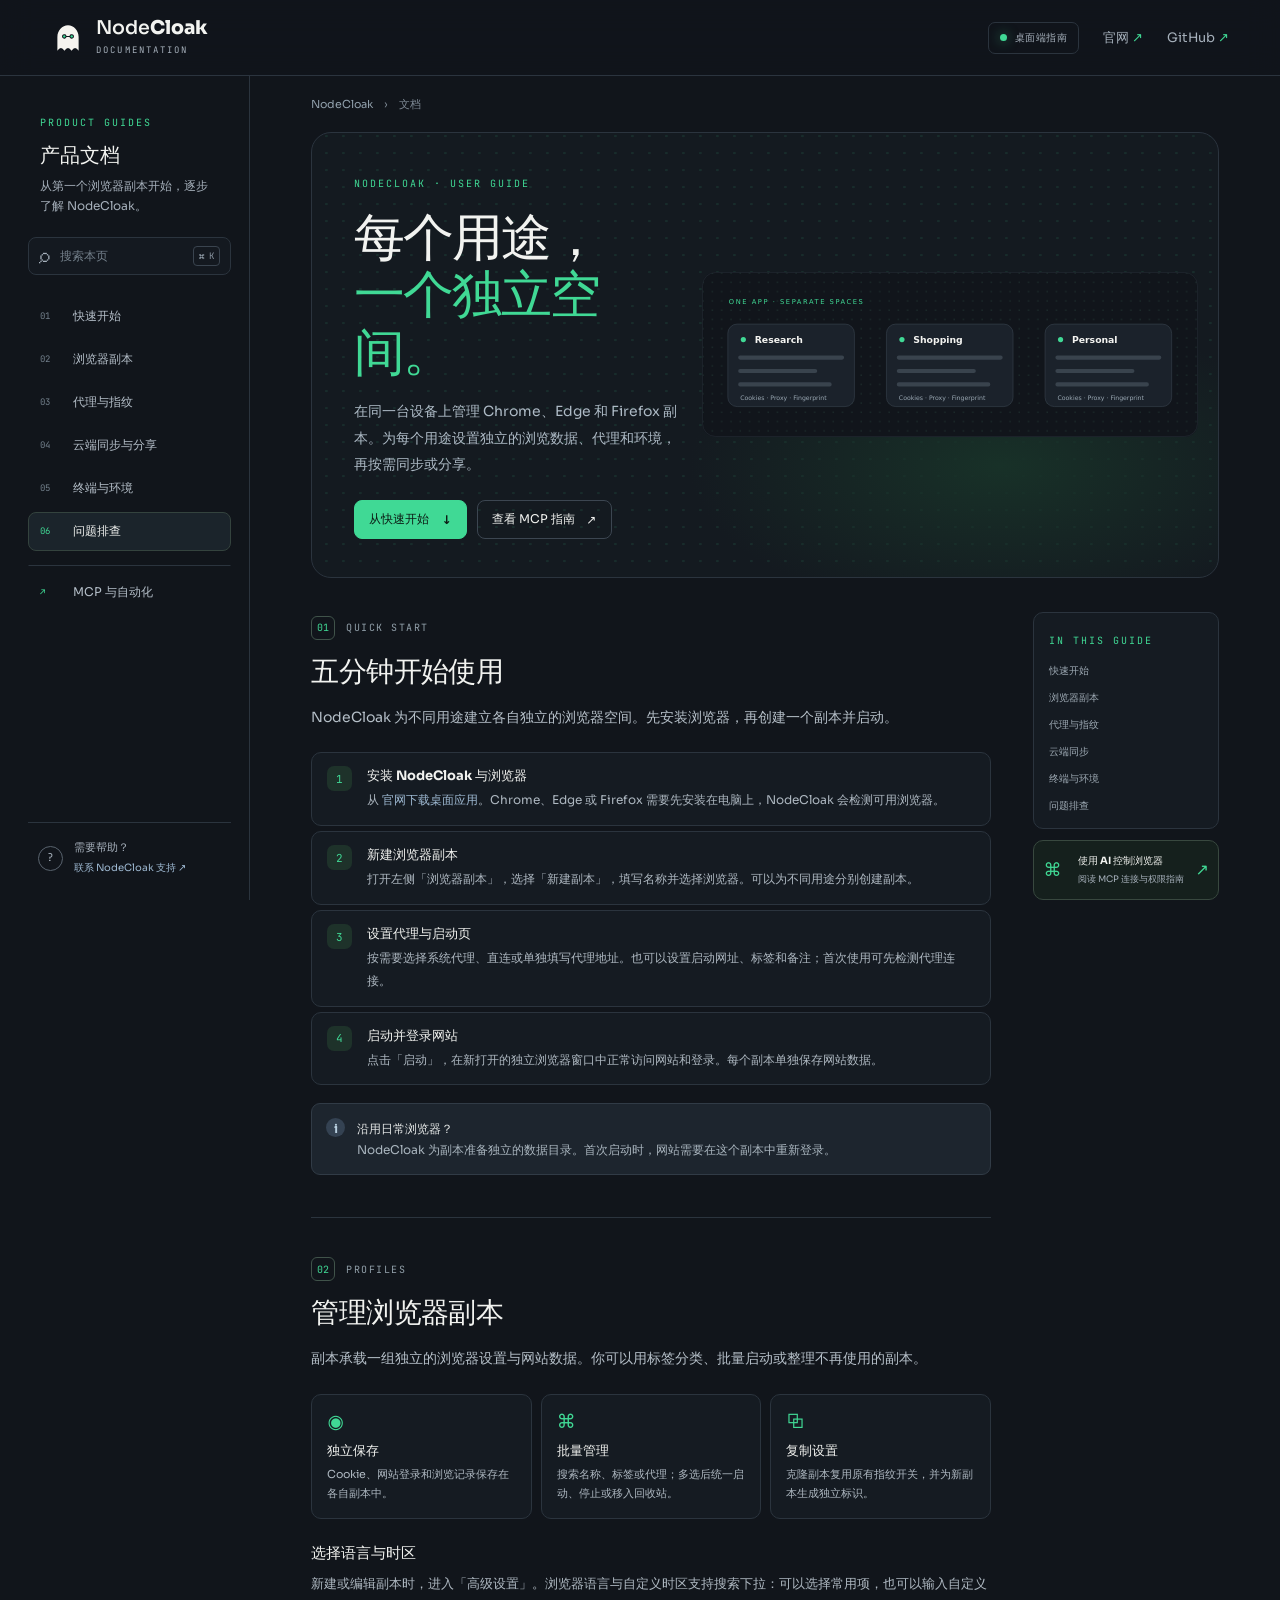
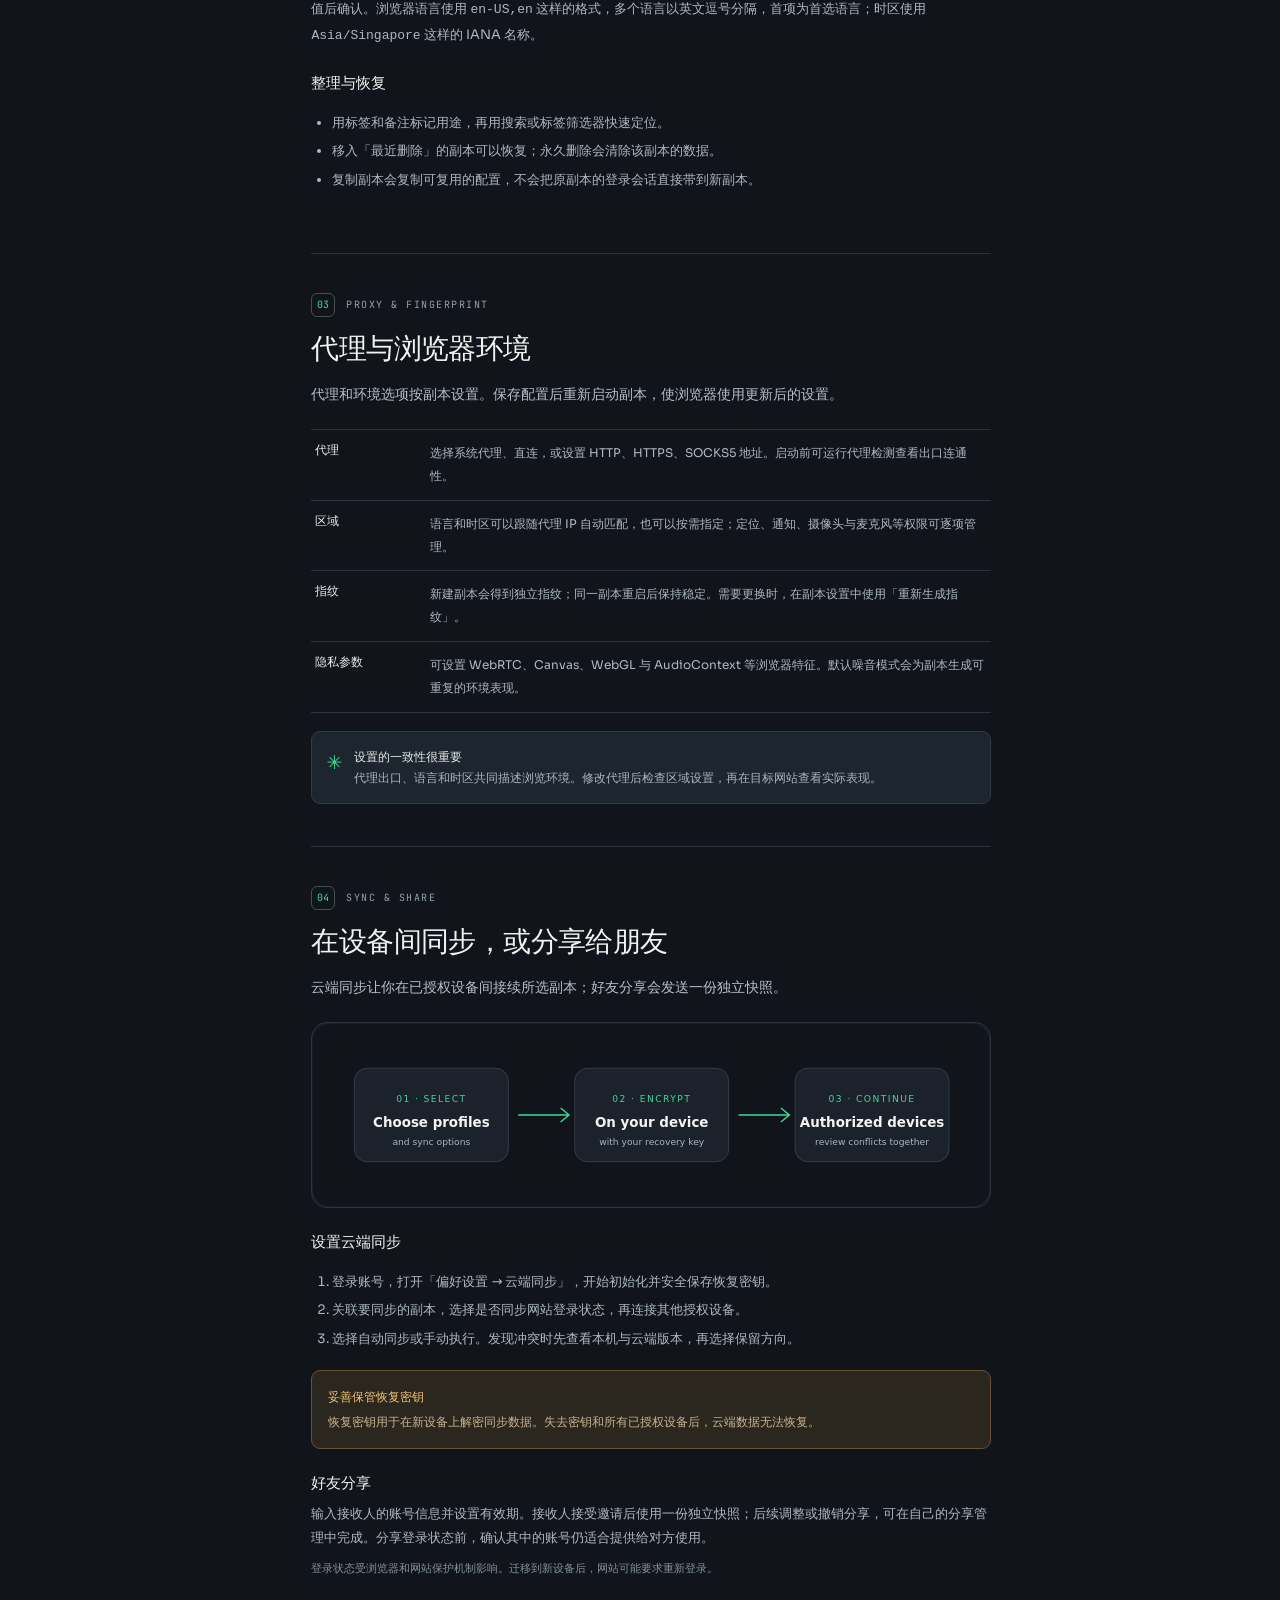
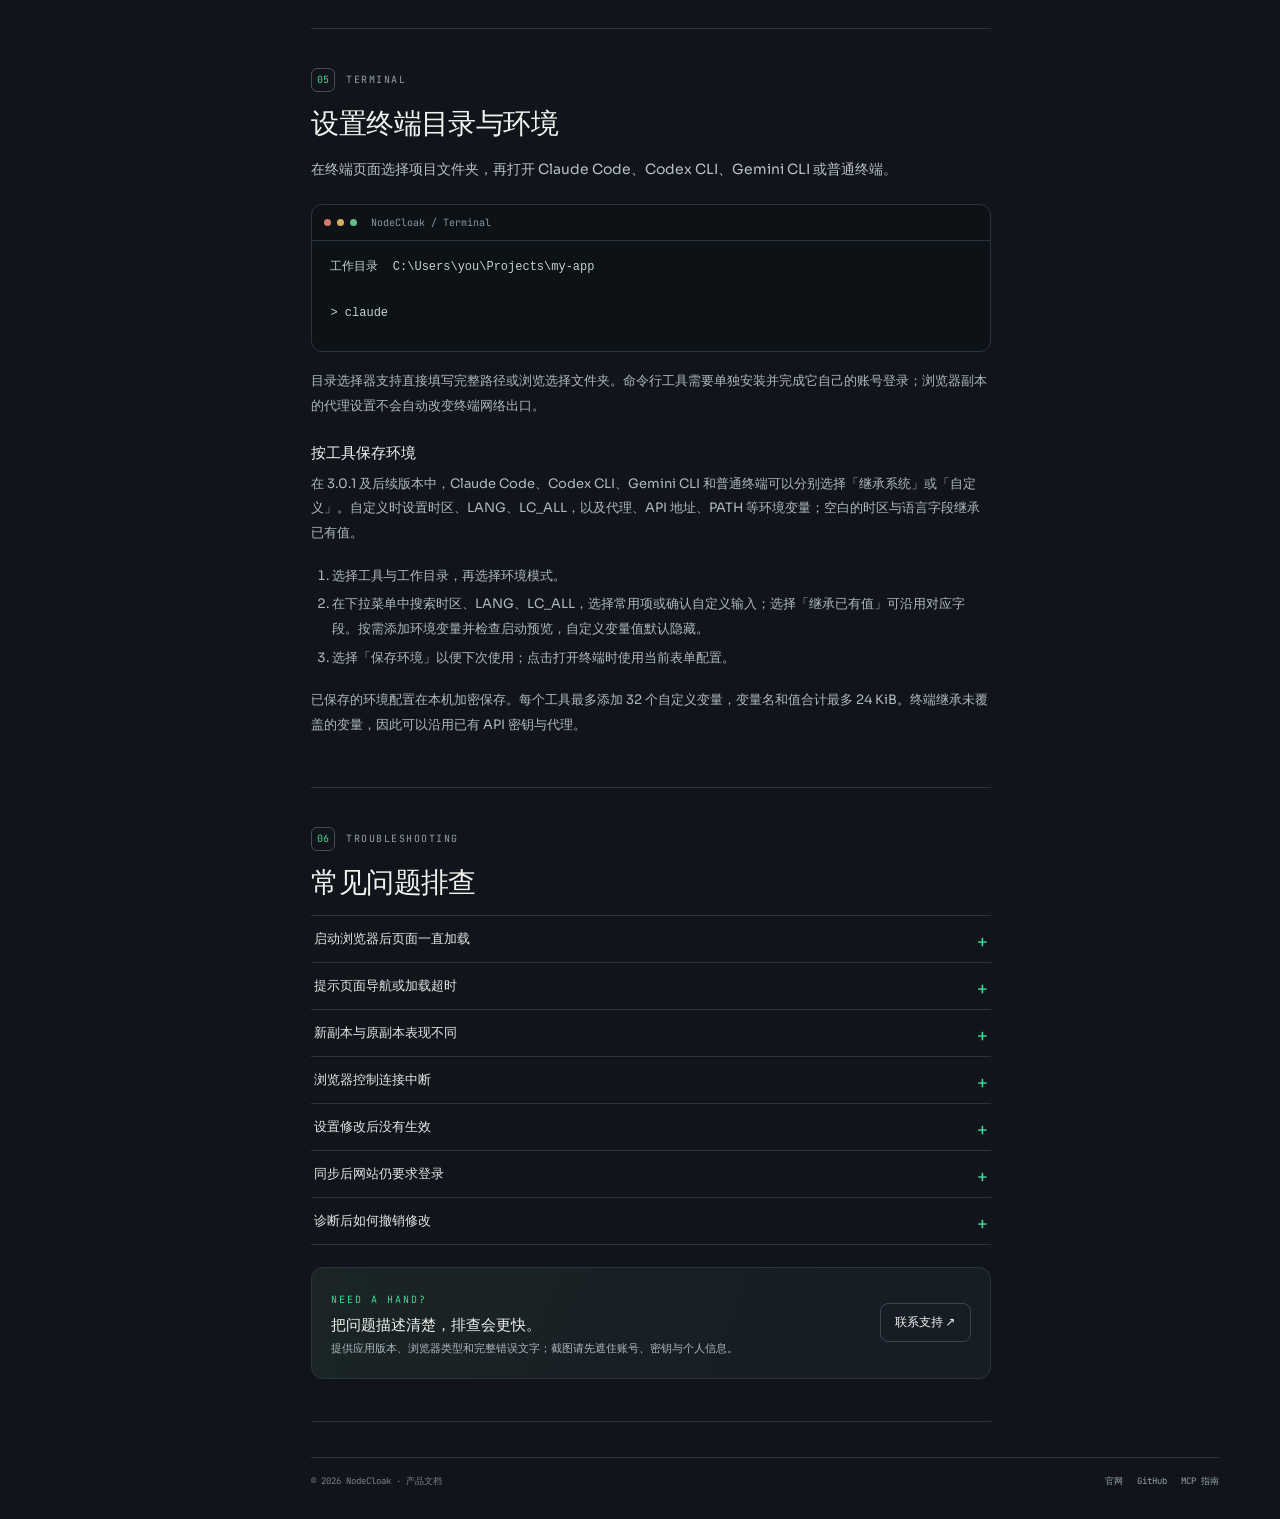
==== commit a8be9906: "docs: explain searchable profile and terminal choices" ====
--- a/index.html
+++ b/index.html
@@ -52,6 +52,7 @@
           <section id="profiles" class="doc-section searchable" data-search="浏览器副本 管理 批量 删除 标签 复制 启动 克隆 独立 数据">
             <div class="section-kicker"><span>02</span> PROFILES</div><h2>管理浏览器副本</h2><p class="intro">副本承载一组独立的浏览器设置与网站数据。你可以用标签分类、批量启动或整理不再使用的副本。</p>
             <div class="card-row"><div class="info-card"><span class="card-symbol">◉</span><h3>独立保存</h3><p>Cookie、网站登录和浏览记录保存在各自副本中。</p></div><div class="info-card"><span class="card-symbol">⌘</span><h3>批量管理</h3><p>搜索名称、标签或代理；多选后统一启动、停止或移入回收站。</p></div><div class="info-card"><span class="card-symbol">⧉</span><h3>复制设置</h3><p>克隆副本复用原有指纹开关，并为新副本生成独立标识。</p></div></div>
+            <h3>选择语言与时区</h3><p>新建或编辑副本时，进入「高级设置」。浏览器语言与自定义时区支持搜索下拉：可以选择常用项，也可以输入自定义值后确认。浏览器语言使用 <code>en-US,en</code> 这样的格式，多个语言以英文逗号分隔，首项为首选语言；时区使用 <code>Asia/Singapore</code> 这样的 IANA 名称。</p>
             <h3>整理与恢复</h3><ul><li>用标签和备注标记用途，再用搜索或标签筛选器快速定位。</li><li>移入「最近删除」的副本可以恢复；永久删除会清除该副本的数据。</li><li>复制副本会复制可复用的配置，不会把原副本的登录会话直接带到新副本。</li></ul>
           </section>
           <section id="proxy" class="doc-section searchable" data-search="代理 指纹 fingerprint 随机 噪音 WebRTC 时区 语言 权限 定位 Canvas WebGL">
@@ -74,7 +75,7 @@
 &gt; claude
 </code></pre></div>
             <p>目录选择器支持直接填写完整路径或浏览选择文件夹。命令行工具需要单独安装并完成它自己的账号登录；浏览器副本的代理设置不会自动改变终端网络出口。</p>
-            <h3>按工具保存环境</h3><p>在 3.0.1 及后续版本中，Claude Code、Codex CLI、Gemini CLI 和普通终端可以分别选择「继承系统」或「自定义」。自定义时设置时区、LANG、LC_ALL，以及代理、API 地址、PATH 等环境变量；空白的时区与语言字段继承已有值。</p><ol><li>选择工具与工作目录，再选择环境模式。</li><li>按需填写时区、语言或添加环境变量，检查启动预览。自定义变量值默认隐藏。</li><li>选择「保存环境」以便下次使用；点击打开终端时使用当前表单配置。</li></ol><p>已保存的环境配置在本机加密保存。每个工具最多添加 32 个自定义变量，变量名和值合计最多 24 KiB。终端继承未覆盖的变量，因此可以沿用已有 API 密钥与代理。</p>
+            <h3>按工具保存环境</h3><p>在 3.0.1 及后续版本中，Claude Code、Codex CLI、Gemini CLI 和普通终端可以分别选择「继承系统」或「自定义」。自定义时设置时区、LANG、LC_ALL，以及代理、API 地址、PATH 等环境变量；空白的时区与语言字段继承已有值。</p><ol><li>选择工具与工作目录，再选择环境模式。</li><li>在下拉菜单中搜索时区、LANG、LC_ALL，选择常用项或确认自定义输入；选择「继承已有值」可沿用对应字段。按需添加环境变量并检查启动预览，自定义变量值默认隐藏。</li><li>选择「保存环境」以便下次使用；点击打开终端时使用当前表单配置。</li></ol><p>已保存的环境配置在本机加密保存。每个工具最多添加 32 个自定义变量，变量名和值合计最多 24 KiB。终端继承未覆盖的变量，因此可以沿用已有 API 密钥与代理。</p>
           </section>
           <section id="troubleshooting" class="doc-section searchable" data-search="问题排查 超时 报错 页面跳转 浏览器启动 代理 更新 日志 修复">
             <div class="section-kicker"><span>06</span> TROUBLESHOOTING</div><h2>常见问题排查</h2>
